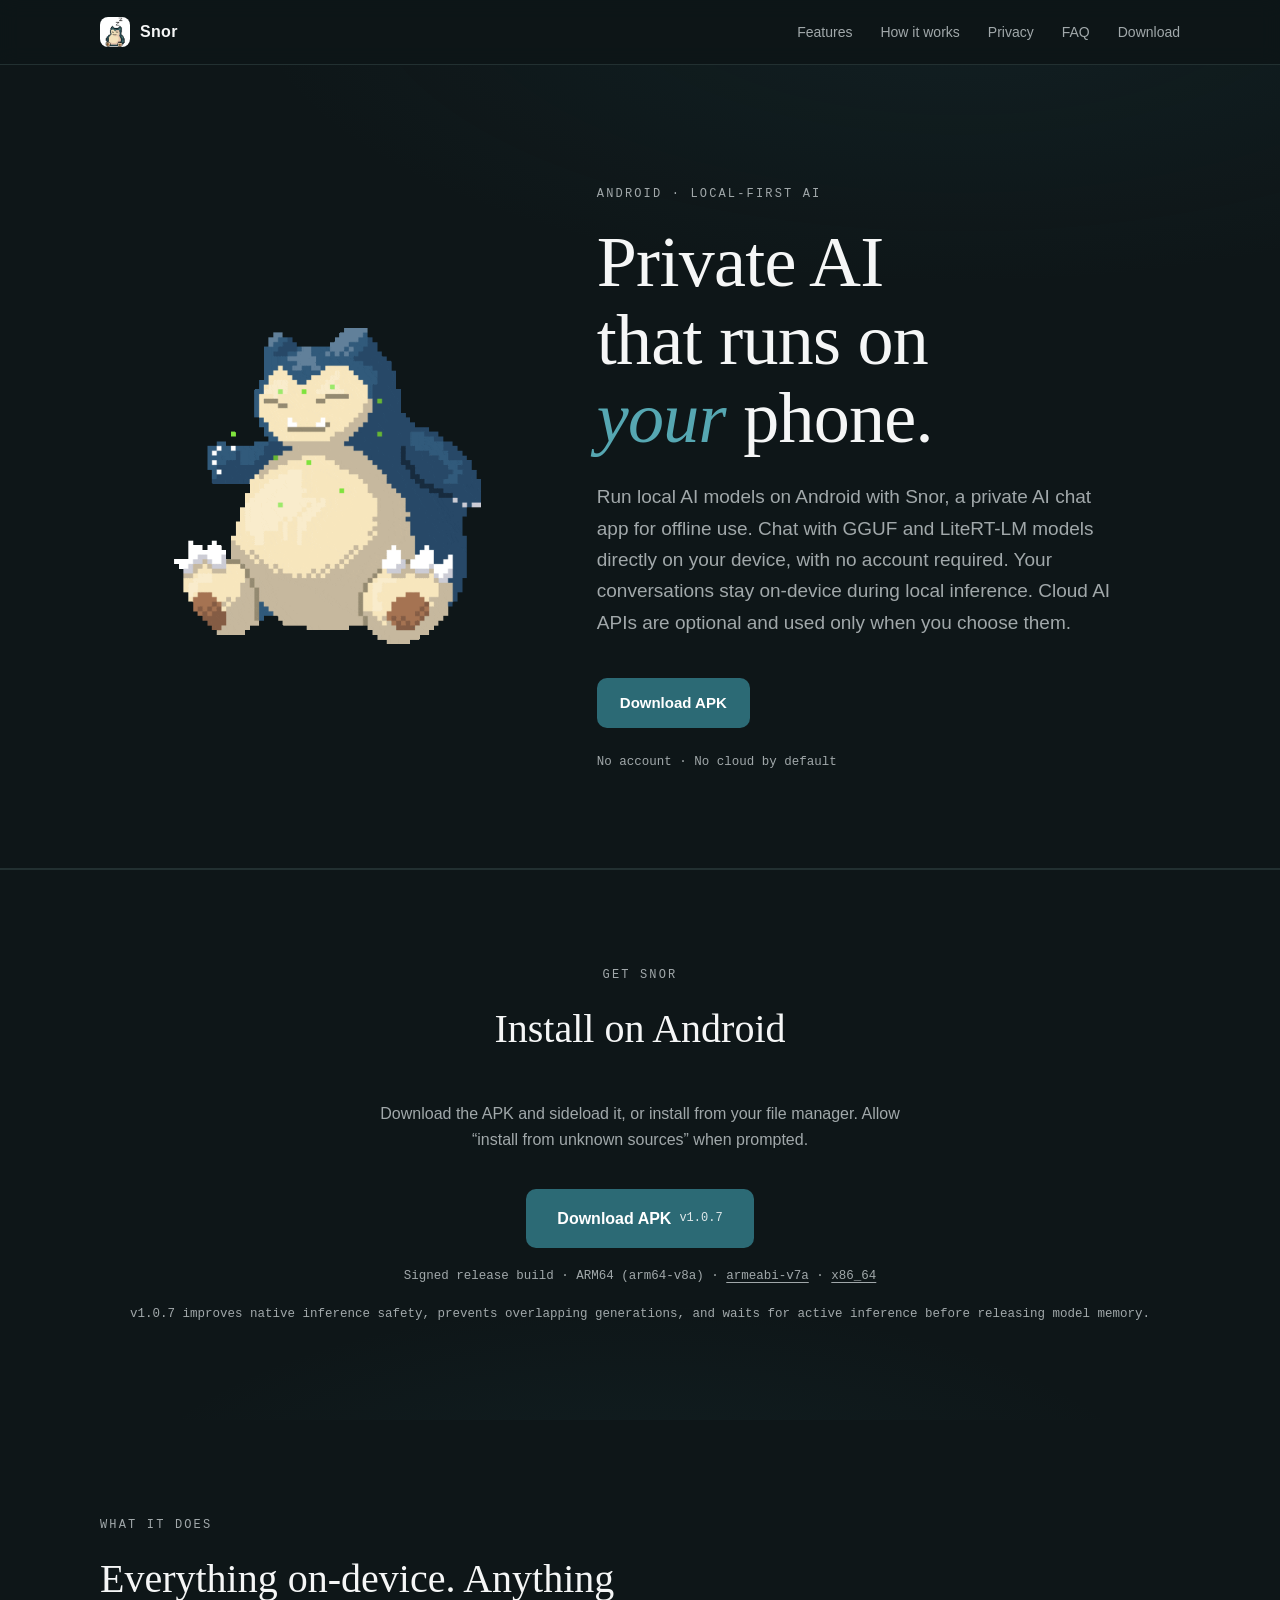
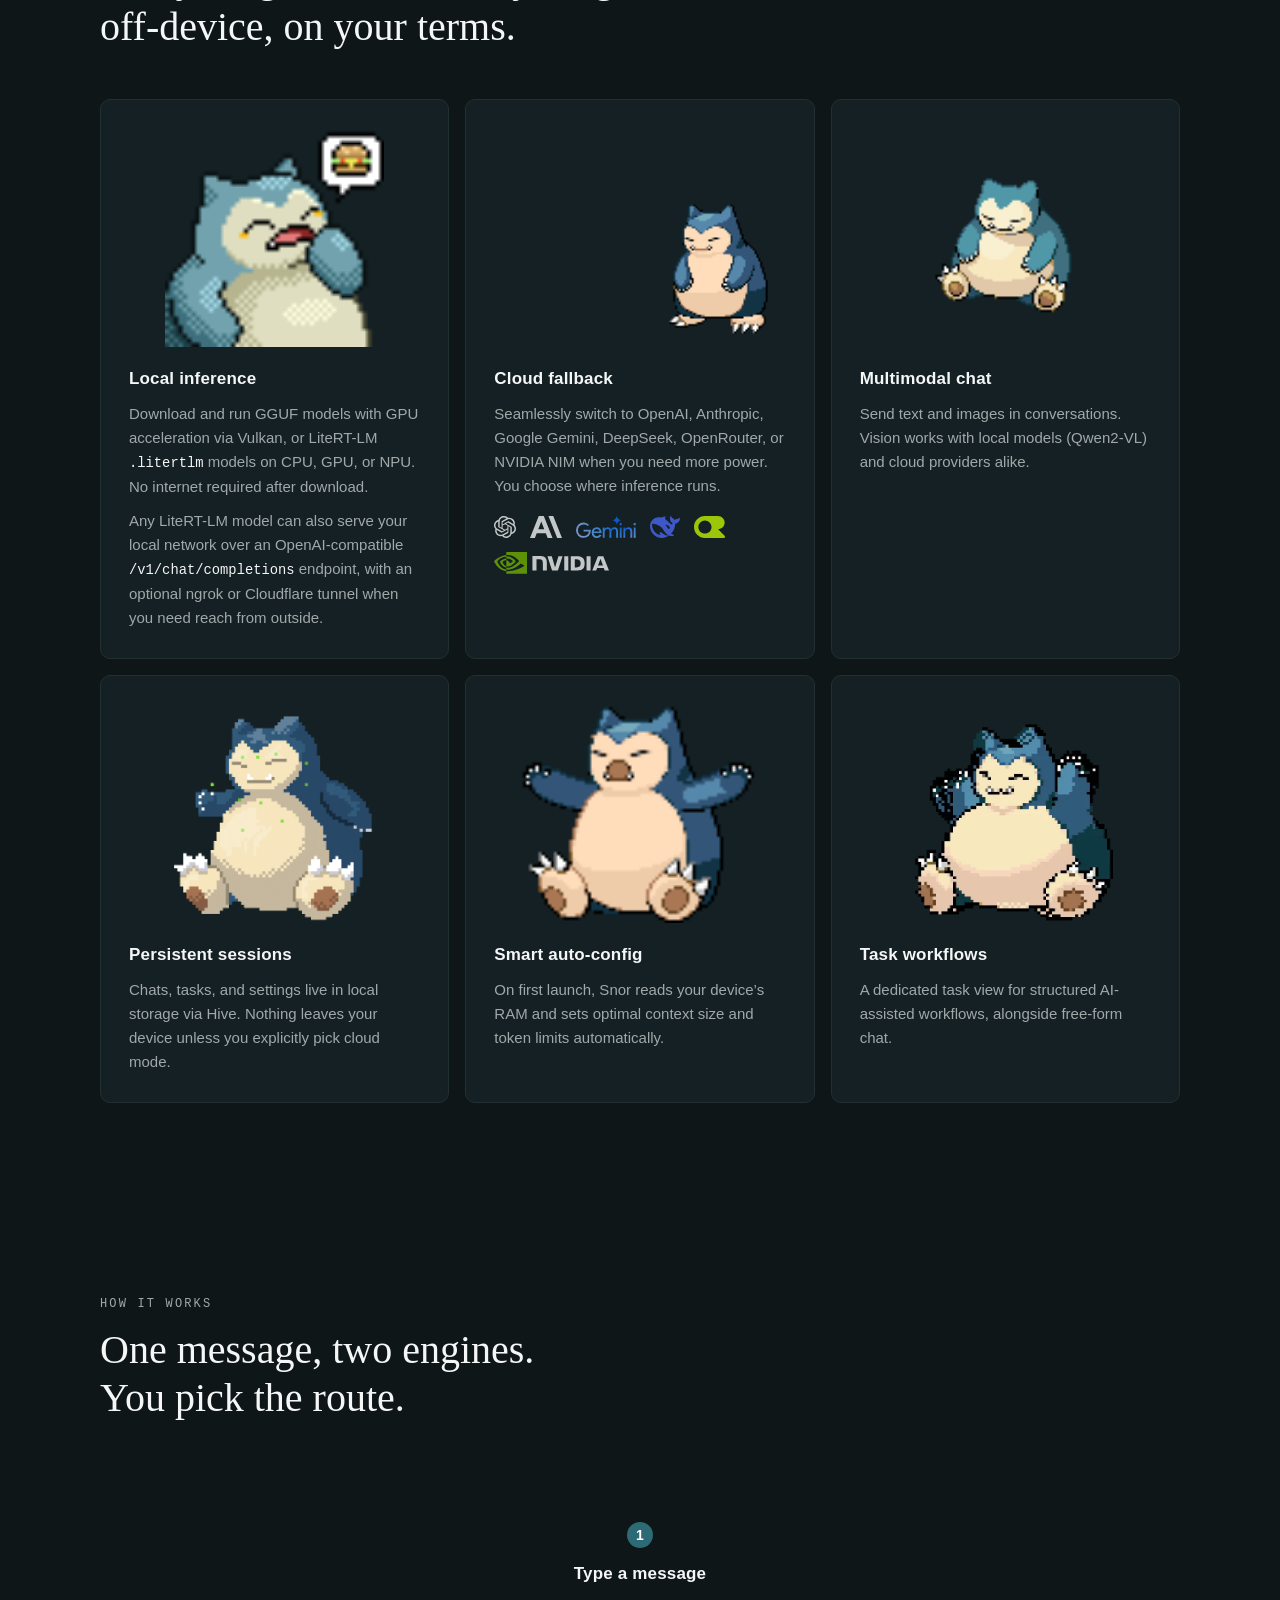
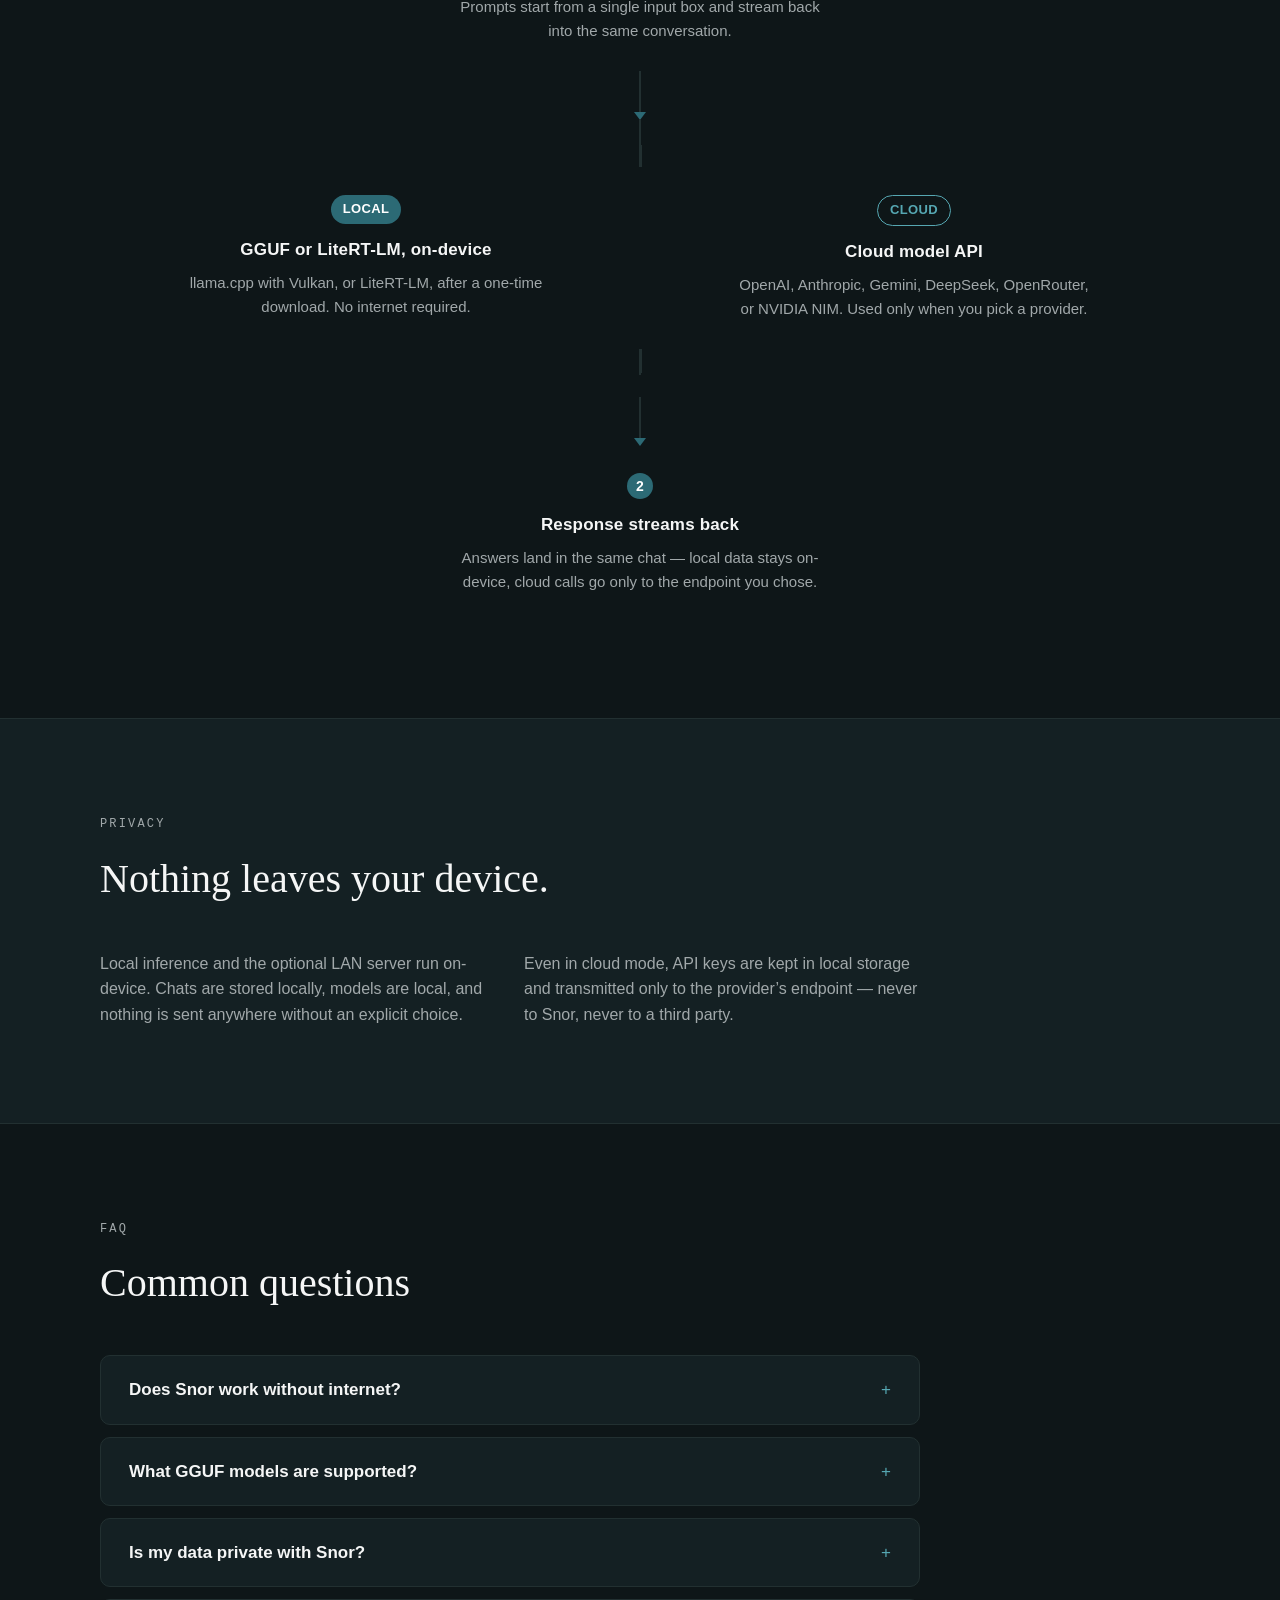
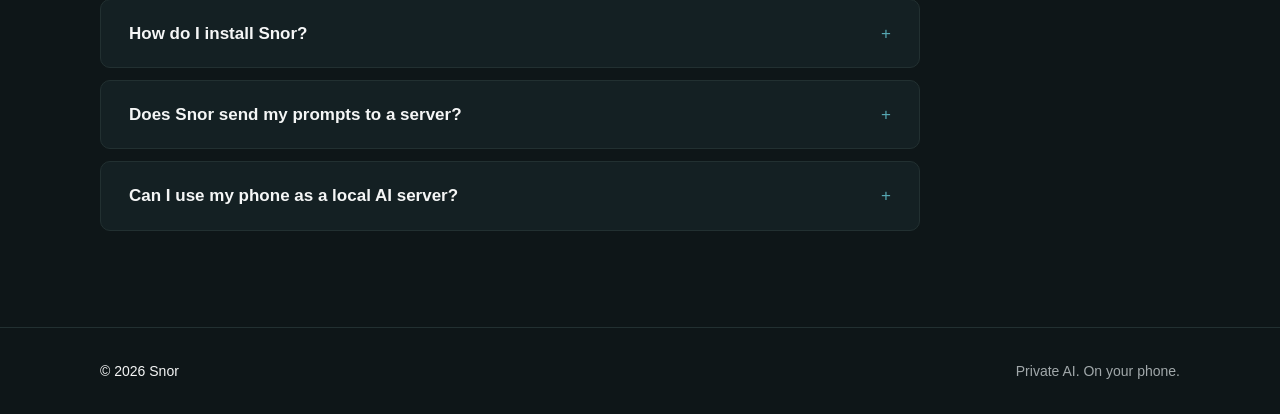
==== index.html @ f6bc1284 "fix(release): use versioned APK alias on landing page" ====
<!DOCTYPE html>
<html lang="en">
<head>
  <meta charset="UTF-8" />
  <meta name="viewport" content="width=device-width, initial-scale=1.0" />
  <meta name="robots" content="index, follow" />
  <title>Snor: Offline AI Chat &amp; Local LLMs for Android</title>
  <meta name="description" content="Run GGUF and LiteRT-LM models locally on Android with Snor, a private AI chat app. No account or internet needed for local inference; cloud AI is optional." />
  <meta property="og:title" content="Snor: Offline AI Chat &amp; Local LLMs for Android" />
  <meta property="og:site_name" content="Snor" />
  <meta property="og:description" content="Run GGUF and LiteRT-LM models locally on Android. Private AI chat with no account, offline inference, and optional cloud providers on your terms." />
  <meta property="og:type" content="website" />
  <meta property="og:locale" content="en_US" />
  <meta property="og:url" content="https://www.snor.site/" />
  <meta property="og:image" content="https://www.snor.site/assets/logo.jpg" />
  <meta property="og:image:secure_url" content="https://www.snor.site/assets/logo.jpg" />
  <meta property="og:image:type" content="image/jpeg" />
  <meta property="og:image:width" content="736" />
  <meta property="og:image:height" content="736" />
  <meta property="og:image:alt" content="Pixel-art fox mascot sitting with eyes closed and Zs floating above its head" />
  <meta name="twitter:card" content="summary_large_image" />
  <meta name="twitter:title" content="Snor: Offline AI Chat &amp; Local LLMs for Android" />
  <meta name="twitter:description" content="Run GGUF and LiteRT-LM models locally on Android. Private AI chat with no account, offline inference, and optional cloud providers on your terms." />
  <meta name="twitter:image" content="https://www.snor.site/assets/logo.jpg" />
  <meta name="twitter:image:alt" content="Pixel-art fox mascot sitting with eyes closed and Zs floating above its head" />
  <meta name="theme-color" content="#0e1618" />
  <link rel="canonical" href="https://www.snor.site/" />
  <link rel="preload" as="image" href="assets/img/idle.gif" fetchpriority="high" />
  <script type="application/ld+json">
  {
    "@context": "https://schema.org",
    "@graph": [
      {
        "@type": "Organization",
        "@id": "https://www.snor.site/#org",
        "name": "Snor",
        "url": "https://www.snor.site/",
        "logo": "https://www.snor.site/assets/logo.jpg",
        "sameAs": ["https://github.com/ravvdevv/snor-landing"]
      },
      {
        "@type": "SoftwareApplication",
        "@id": "https://www.snor.site/#app",
        "name": "Snor",
        "url": "https://www.snor.site/",
        "description": "A privacy-first Android AI chat app that runs supported GGUF and LiteRT-LM models locally on-device, with optional cloud AI chosen by the user.",
        "applicationCategory": "UtilitiesApplication",
        "applicationSubCategory": "AI Chat Client",
        "operatingSystem": "Android 8.0 or later",
        "softwareVersion": "1.0.7",
        "image": "https://www.snor.site/assets/logo.jpg",
        "downloadUrl": "https://github.com/ravvdevv/snor-landing/releases/latest/download/snor-v1.0.7.apk",
        "installUrl": "https://github.com/ravvdevv/snor-landing/releases/latest/download/snor-v1.0.7.apk",
        "softwareRequirements": "Android 8.0+ (API 26). Vulkan-capable GPU recommended for GGUF models.",
        "featureList": [
          "100% offline on-device inference",
          "GGUF (Q4_K_M, Q5_K_M) with Vulkan GPU acceleration",
          "LiteRT-LM models on CPU, GPU or NPU",
          "OpenAI-compatible /v1/chat/completions endpoint on your local network",
          "Opt-in cloud fallback to OpenAI, Anthropic, Gemini, DeepSeek, OpenRouter or NVIDIA NIM",
          "Multimodal chat with text and images",
          "Persistent local sessions",
          "Automatic context sizing based on device RAM"
        ],
        "offers": {
          "@type": "Offer",
          "price": "0",
          "priceCurrency": "USD",
          "availability": "https://schema.org/InStock",
          "operatingSystem": "Android 8.0+",
          "fileSize": "82.6 MB",
          "installUrl": "https://github.com/ravvdevv/snor-landing/releases/latest/download/snor-v1.0.7.apk"
        },
        "author": { "@id": "https://www.snor.site/#org" },
        "publisher": { "@id": "https://www.snor.site/#org" },
        "sameAs": ["https://github.com/ravvdevv/snor-landing"]
      },
      {
        "@type": "FAQPage",
        "@id": "https://www.snor.site/#faq",
        "mainEntity": [
          {
            "@type": "Question",
            "name": "Does Snor work without internet?",
            "acceptedAnswer": {
              "@type": "Answer",
              "text": "Yes, Snor runs GGUF and LiteRT-LM models completely on-device. No internet connection is required for local inference after the initial app and model download."
            }
          },
          {
            "@type": "Question",
            "name": "What GGUF models are supported?",
            "acceptedAnswer": {
              "@type": "Answer",
              "text": "Snor supports GGUF models with Vulkan GPU acceleration. Tested models include Phi-3, TinyLlama, Gemma 2B, and various Llama 3 variants in Q4_K_M and Q5_K_M quantization levels."
            }
          },
          {
            "@type": "Question",
            "name": "Is my data private with Snor?",
            "acceptedAnswer": {
              "@type": "Answer",
              "text": "Absolutely. Your chats, settings, and models remain on your device unless you explicitly choose to use cloud API fallback. Even in cloud mode, API keys are stored locally and transmitted only to the chosen provider."
            }
          },
          {
            "@type": "Question",
            "name": "How do I install Snor?",
            "acceptedAnswer": {
              "@type": "Answer",
              "text": "Download the APK from snor.site and open it on any Android 8.0 or newer device, then allow installs from your file manager when prompted. Pick the build that matches your device ABI: ARM64, armeabi-v7a or x86_64."
            }
          },
          {
            "@type": "Question",
            "name": "Does Snor send my prompts to a server?",
            "acceptedAnswer": {
              "@type": "Answer",
              "text": "Not unless you turn on cloud mode yourself. Local inference runs entirely on your device. In cloud mode, requests go directly from your device to the provider you selected, and your API key is stored locally."
            }
          },
          {
            "@type": "Question",
            "name": "Can I use my phone as a local AI server?",
            "acceptedAnswer": {
              "@type": "Answer",
              "text": "Yes. Any LiteRT-LM model loaded in Snor can expose an OpenAI-compatible /v1/chat/completions endpoint on your local network, so other apps and tools on your Wi-Fi can use it. An ngrok or Cloudflare tunnel is optional if you need access from outside your network."
            }
          }
        ]
      }
    ]
  }
  </script>
  <link rel="icon" type="image/png" sizes="512x512" href="assets/appicon.png" />
  <link rel="icon" type="image/png" sizes="16x16" href="assets/favicon-16x16.png" />
  <link rel="icon" type="image/png" sizes="32x32" href="assets/favicon-32x32.png" />
  <link rel="icon" type="image/png" sizes="48x48" href="assets/favicon-48x48.png" />
  <link rel="apple-touch-icon" sizes="180x180" href="assets/apple-touch-icon.png" />
  <link rel="stylesheet" href="styles.css" />
</head>
<body>
  <header class="site-header">
    <div class="container header-inner">
      <a class="brand" href="#top" aria-label="Snor home">
        <img class="brand-mark" src="assets/logo.jpg" alt="" width="30" height="30" />
        <span class="brand-name">Snor</span>
      </a>
      <nav class="nav" aria-label="Primary">
        <a href="#features">Features</a>
        <a href="#how-it-works">How it works</a>
        <a href="#privacy">Privacy</a>
        <a href="#faq">FAQ</a>
        <a href="#download">Download</a>
      </nav>
    </div>
  </header>

  <main id="top">
    <!-- HERO -->
    <section class="hero">
      <div class="container hero-inner">
        <div class="hero-visual">
          <img src="assets/img/idle.gif" alt="Pixel-art fox mascot standing idle" width="480" height="480" fetchpriority="high" decoding="async" />
        </div>
        <div class="hero-copy">
          <p class="eyebrow">Android · Local-first AI</p>
          <h1>Private AI that runs on <em>your</em> phone.</h1>
          <p class="lede">
            Run local AI models on Android with Snor, a private AI chat app for offline use. Chat with GGUF and LiteRT-LM models directly on your device, with no account required. Your conversations stay on-device during local inference. Cloud AI APIs are optional and used only when you choose them.
          </p>
                    <div class="hero-actions">
            <a class="btn btn-primary" href="https://github.com/ravvdevv/snor-landing/releases/latest/download/snor-v1.0.7.apk">Download APK</a>
          </div>
          <p class="meta">No account · No cloud by default</p>
        </div>
      </div>
    </section>

    <!-- DOWNLOAD -->
        <section id="download" class="download">
          <div class="container download-inner">
            <p class="eyebrow">Get Snor</p>
            <h2>Install on Android</h2>
            <p class="download-note">
              Download the APK and sideload it, or install from your file manager.
              Allow &ldquo;install from unknown sources&rdquo; when prompted.
            </p>
            <a class="btn btn-primary btn-large" href="https://github.com/ravvdevv/snor-landing/releases/latest/download/snor-v1.0.7.apk">Download APK <span class="btn-meta">v1.0.7</span></a>
            <p class="meta muted">Signed release build · ARM64 (arm64-v8a) · <a href="https://github.com/ravvdevv/snor-landing/releases/latest/download/app-armeabi-v7a-release.apk">armeabi-v7a</a> · <a href="https://github.com/ravvdevv/snor-landing/releases/latest/download/app-x86_64-release.apk">x86_64</a></p>
            <p class="meta muted">v1.0.7 improves native inference safety, prevents overlapping generations, and waits for active inference before releasing model memory.</p>
          </div>
        </section>

        <!-- FEATURES -->
        <section id="features" class="features">
      <div class="container">
        <p class="eyebrow">What it does</p>
        <h2>Everything on-device. Anything off-device, on your terms.</h2>
        <div class="grid">
          <article class="card">
            <figure class="card-media">
              <img src="assets/img/thinking.gif" alt="Pixel-art fox dozing with Zs above its head" width="50" height="50" loading="lazy" />
            </figure>
            <h3>Local inference</h3>
            <p>Download and run GGUF models with GPU acceleration via Vulkan, or LiteRT-LM <code>.litertlm</code> models on CPU, GPU, or NPU. No internet required after download.</p>
            <p class="card-note">Any LiteRT-LM model can also serve your local network over an OpenAI-compatible <code>/v1/chat/completions</code> endpoint, with an optional ngrok or Cloudflare tunnel when you need reach from outside.</p>
          </article>
          <article class="card">
            <figure class="card-media">
              <img src="assets/img/loading_screen.gif" alt="Pixel-art fox sitting calmly while a cloud request runs" width="158" height="106" loading="lazy" />
            </figure>
            <h3>Cloud fallback</h3>
            <p>Seamlessly switch to OpenAI, Anthropic, Google Gemini, DeepSeek, OpenRouter, or NVIDIA NIM when you need more power. You choose where inference runs.</p>
            <div class="provider-logos">
              <img src="assets/logo/openai_dark.svg" alt="OpenAI" width="22" height="22" loading="lazy">
              <img src="assets/logo/anthropic_dark.svg" alt="Anthropic" width="32" height="22" loading="lazy">
              <img src="assets/logo/google-gemini.svg" alt="Google Gemini" width="60" height="22" loading="lazy">
              <img src="assets/logo/deepseek.svg" alt="DeepSeek" width="30" height="22" loading="lazy">
              <img src="assets/logo/openrouter_dark.svg" alt="OpenRouter" width="31" height="22" loading="lazy">
              <img src="assets/logo/nvidia_dark.svg" alt="NVIDIA NIM" width="115" height="22" loading="lazy">
            </div>
          </article>
          <article class="card">
            <figure class="card-media">
              <img src="assets/img/suprise.gif" alt="Pixel-art fox holding an open card in a multimodal chat" width="100" height="100" loading="lazy" />
            </figure>
            <h3>Multimodal chat</h3>
            <p>Send text and images in conversations. Vision works with local models (Qwen2-VL) and cloud providers alike.</p>
          </article>
          <article class="card">
            <figure class="card-media">
              <img src="assets/img/idle.gif" alt="Pixel-art fox mascot standing idle" width="224" height="224" loading="lazy" />
            </figure>
            <h3>Persistent sessions</h3>
            <p>Chats, tasks, and settings live in local storage via Hive. Nothing leaves your device unless you explicitly pick cloud mode.</p>
          </article>
          <article class="card">
            <figure class="card-media">
              <img src="assets/img/boo.gif" alt="Pixel-art fox with raised paws during first-launch auto-configuration" width="78" height="71" loading="lazy" />
            </figure>
            <h3>Smart auto-config</h3>
            <p>On first launch, Snor reads your device&rsquo;s RAM and sets optimal context size and token limits automatically.</p>
          </article>
          <article class="card">
            <figure class="card-media">
              <picture>
                <source srcset="assets/img/waving.webp" type="image/webp" />
                <img src="assets/img/waving.gif" alt="Pixel-art fox sitting and waving" width="500" height="507" loading="lazy" decoding="async" />
              </picture>
            </figure>
            <h3>Task workflows</h3>
            <p>A dedicated task view for structured AI-assisted workflows, alongside free-form chat.</p>
          </article>
        </div>
      </div>
    </section>

    <!-- HOW IT WORKS -->
    <section id="how-it-works" class="how">
      <div class="container">
        <p class="eyebrow">How it works</p>
        <h2>One message, two engines. You pick the route.</h2>
        <div class="flow">
          <div class="flow-box flow-narrow">
            <span class="flow-tag">1</span>
            <h3>Type a message</h3>
            <p>Prompts start from a single input box and stream back into the same conversation.</p>
          </div>

          <div class="flow-link" aria-hidden="true"></div>

          <div class="flow-split" aria-hidden="true">
            <span class="c-in"></span>
            <span class="c-rail"></span>
            <span class="c-out c-out-left"></span>
            <span class="c-out c-out-right"></span>
          </div>

          <div class="flow-branches">
            <article class="flow-box">
              <span class="flow-badge flow-badge-local">Local</span>
              <h3>GGUF or LiteRT-LM, on-device</h3>
              <p>llama.cpp with Vulkan, or LiteRT-LM, after a one-time download. No internet required.</p>
            </article>
            <article class="flow-box">
              <span class="flow-badge flow-badge-cloud">Cloud</span>
              <h3>Cloud model API</h3>
              <p>OpenAI, Anthropic, Gemini, DeepSeek, OpenRouter, or NVIDIA&nbsp;NIM. Used only when you pick a provider.</p>
            </article>
          </div>

          <div class="flow-merge" aria-hidden="true">
            <span class="c-in c-in-left"></span>
            <span class="c-in c-in-right"></span>
            <span class="c-rail"></span>
            <span class="c-out"></span>
          </div>

          <div class="flow-link" aria-hidden="true"></div>

          <div class="flow-box flow-narrow">
            <span class="flow-tag">2</span>
            <h3>Response streams back</h3>
            <p>Answers land in the same chat &mdash; local data stays on-device, cloud calls go only to the endpoint you chose.</p>
          </div>
        </div>
      </div>
    </section>

    <!-- PRIVACY -->
    <section id="privacy" class="privacy">
      <div class="container privacy-inner">
        <p class="eyebrow">Privacy</p>
        <h2>Nothing leaves your device.</h2>
        <div class="privacy-grid">
          <p>
            Local inference and the optional LAN server run on-device. Chats are stored locally, models are local,
            and nothing is sent anywhere without an explicit choice.
          </p>
          <p>
            Even in cloud mode, API keys are kept in local storage and transmitted only to the
            provider&rsquo;s endpoint &mdash; never to Snor, never to a third party.
          </p>
        </div>
      </div>
    </section>

    <!-- FAQ -->
    <section id="faq" class="faq">
      <div class="container">
        <p class="eyebrow">FAQ</p>
        <h2>Common questions</h2>
        <div class="faq-list">
          <details class="faq-item">
            <summary>Does Snor work without internet?</summary>
            <p>Yes, Snor runs GGUF and LiteRT-LM models completely on-device. No internet connection is required for local inference after the initial app and model download.</p>
          </details>
          <details class="faq-item">
            <summary>What GGUF models are supported?</summary>
            <p>Snor supports GGUF models with Vulkan GPU acceleration. Tested models include Phi-3, TinyLlama, Gemma 2B, and various Llama 3 variants in Q4_K_M and Q5_K_M quantization levels.</p>
          </details>
          <details class="faq-item">
            <summary>Is my data private with Snor?</summary>
            <p>Absolutely. Your chats, settings, and models remain on your device unless you explicitly choose to use cloud API fallback. Even in cloud mode, API keys are stored locally and transmitted only to the chosen provider.</p>
          </details>
          <details class="faq-item">
            <summary>How do I install Snor?</summary>
            <p>Download the APK from snor.site and open it on any Android 8.0 or newer device, then allow installs from your file manager when prompted. Pick the build that matches your device ABI: ARM64, armeabi-v7a or x86_64.</p>
          </details>
          <details class="faq-item">
            <summary>Does Snor send my prompts to a server?</summary>
            <p>Not unless you turn on cloud mode yourself. Local inference runs entirely on your device. In cloud mode, requests go directly from your device to the provider you selected, and your API key is stored locally.</p>
          </details>
          <details class="faq-item">
            <summary>Can I use my phone as a local AI server?</summary>
            <p>Yes. Any LiteRT-LM model loaded in Snor can expose an OpenAI-compatible <code>/v1/chat/completions</code> endpoint on your local network, so other apps and tools on your Wi-Fi can use it. An ngrok or Cloudflare tunnel is optional if you need access from outside your network.</p>
          </details>
        </div>
      </div>
    </section>
  </main>

  <footer class="site-footer">
    <div class="container footer-inner">
      <span>© <span id="year">2026</span> Snor</span>
      <span class="muted">Private AI. On your phone.</span>
    </div>
  </footer>

  <script src="script.js"></script>
</body>
</html>
---- styles.css ----
:root {
  --bg: #0e1618;
  --surface: #142023;
  --surface-2: #1b2c30;
  --border: #223031;
  --text: #f5f6f6;
  --muted: #a1a8aa;
  --accent: #2c6a75;
  --accent-text: #56a7b2;
  --accent-soft: rgba(44, 106, 117, 0.12);
  --radius: 10px;
  --font-body: -apple-system, BlinkMacSystemFont, "Segoe UI", Roboto, Helvetica,
    Arial, sans-serif;
  --font-display: Georgia, "Times New Roman", Times, serif;
  --font-mono: ui-monospace, "SF Mono", SFMono-Regular, Menlo, Consolas,
    "Liberation Mono", monospace;
}

* {
  box-sizing: border-box;
}

html {
  scroll-behavior: smooth;
  scroll-padding-top: 84px;
}

body {
  margin: 0;
  background: var(--bg);
  color: var(--text);
  font-family: var(--font-body);
  line-height: 1.6;
  -webkit-font-smoothing: antialiased;
}

a {
  color: inherit;
  text-decoration: none;
}

/* Layout ---------------------------------------------------------------- */

.container {
  width: min(1080px, calc(100% - 48px));
  margin-inline: auto;
}

/* Header ----------------------------------------------------------------- */

.site-header {
  position: sticky;
  top: 0;
  z-index: 10;
  background: rgba(14, 22, 24, 0.85);
  backdrop-filter: blur(10px);
  border-bottom: 1px solid var(--border);
}

.header-inner {
  display: flex;
  align-items: center;
  justify-content: space-between;
  height: 64px;
}

.brand {
  display: inline-flex;
  align-items: center;
  gap: 10px;
}

.brand-mark {
  width: 30px;
  height: 30px;
  display: block;
  object-fit: cover;
  object-position: center;
  border-radius: 8px;
  flex-shrink: 0;
}

.brand-name {
  font-weight: 600;
  letter-spacing: 0.02em;
}

.nav {
  display: flex;
  gap: 28px;
}

.nav a {
  color: var(--muted);
  font-size: 14px;
  transition: color 0.15s ease;
}

.nav a:hover {
  color: var(--text);
}

/* Hero ------------------------------------------------------------------- */

.hero {
  padding: 120px 0 96px;
  border-bottom: 1px solid var(--border);
  background:
    radial-gradient(1200px 500px at 75% -10%, var(--accent-soft), transparent 60%),
    var(--bg);
}

.hero-inner {
  max-width: 960px;
  display: grid;
  grid-template-columns: minmax(0, 360px) minmax(0, 1fr);
  align-items: center;
  gap: clamp(32px, 6vw, 80px);
}

.hero-visual,
.hero-copy {
  min-width: 0;
}

.hero-visual {
  line-height: 0;
}

.hero-visual img {
  display: block;
  width: min(340px, 100%);
  max-width: 100%;
  height: auto;
  border-radius: 14px;
}

.eyebrow {
  margin: 0 0 20px;
  font-family: var(--font-mono);
  font-size: 12px;
  letter-spacing: 0.18em;
  text-transform: uppercase;
  color: var(--muted);
}

h1 {
  margin: 0 0 24px;
  font-family: var(--font-display);
  font-weight: 400;
  font-size: clamp(40px, 7vw, 72px);
  line-height: 1.08;
  letter-spacing: -0.01em;
  text-wrap: balance;
}

h1 em {
  font-style: italic;
  color: var(--accent-text);
}

.lede {
  margin: 0 0 40px;
  max-width: 560px;
  color: var(--muted);
  font-size: 19px;
  line-height: 1.65;
  text-wrap: pretty;
}

.hero-actions {
  display: flex;
  flex-wrap: wrap;
  gap: 14px;
  margin-bottom: 24px;
}

.meta {
  margin: 0;
  font-family: var(--font-mono);
  font-size: 12.5px;
  color: var(--muted);
}

.meta.muted a {
  text-decoration: underline;
  text-underline-offset: 3px;
}

.meta.muted a:hover {
  color: var(--text);
}

/* Buttons ---------------------------------------------------------------- */

.btn {
  display: inline-flex;
  align-items: center;
  justify-content: center;
  gap: 8px;
  padding: 12px 22px;
  border-radius: var(--radius);
  border: 1px solid transparent;
  font-size: 15px;
  font-weight: 600;
  cursor: pointer;
  transition: transform 0.12s ease, box-shadow 0.15s ease, background 0.15s ease,
    border-color 0.15s ease;
}

.btn:active {
  transform: translateY(1px);
}

.btn-primary {
  background: var(--accent);
  color: #fff;
}

.btn-primary:hover {
  box-shadow: 0 6px 24px rgba(44, 106, 117, 0.35);
}

.btn-ghost {
  border-color: var(--border);
  color: var(--text);
}

.btn-ghost:hover {
  border-color: var(--muted);
}

.btn-large {
  padding: 16px 30px;
  font-size: 16px;
}

.btn-meta {
  font-family: var(--font-mono);
  font-size: 12px;
  font-weight: 400;
  opacity: 0.85;
}

/* Features ---------------------------------------------------------------- */

.features {
  padding: 96px 0;
}

.features h2,
.how h2,
.privacy h2,
.faq h2,
.download h2 {
  margin: 0 0 48px;
  max-width: 620px;
  font-family: var(--font-display);
  font-weight: 400;
  font-size: clamp(28px, 4vw, 40px);
  line-height: 1.2;
  text-wrap: balance;
}

.grid {
  display: grid;
  grid-template-columns: repeat(auto-fit, minmax(280px, 1fr));
  gap: 16px;
}

.card {
  background: var(--surface);
  border: 1px solid var(--border);
  border-radius: var(--radius);
  padding: 28px;
  transition: border-color 0.2s ease, background 0.2s ease;
}

.card:hover {
  border-color: rgba(44, 106, 117, 0.45);
  background: var(--surface-2);
}

.card h3 {
  margin: 0 0 10px;
  font-size: 17px;
  font-weight: 600;
  letter-spacing: 0.01em;
}

.card p {
  margin: 0;
  color: var(--muted);
  font-size: 15px;
}

.card p + p {
  margin-top: 10px;
}

.card p code {
  font-family: var(--font-mono);
  font-size: 0.92em;
  color: var(--text);
  overflow-wrap: anywhere;
}

.provider-logos {
  display: flex;
  align-items: center;
  flex-wrap: wrap;
  gap: 14px;
  margin-top: 18px;
}

.provider-logos img {
  height: 22px;
  width: auto;
  opacity: 0.75;
  transition: opacity 0.2s ease;
}

.provider-logos img:hover {
  opacity: 1;
}

.card-media {
  margin: 0 0 18px;
  width: 100%;
  aspect-ratio: 4 / 3;
  display: flex;
  align-items: center;
  justify-content: center;
}

.card-media picture {
  display: block;
  width: 100%;
  height: 100%;
}

.card-media img {
  display: block;
  width: 100%;
  height: 100%;
  object-fit: contain;
}

/* How it works ---------------------------------------------------------- */

.how {
  padding: 96px 0;
}

.how h2 {
  margin-bottom: 16px;
}

.how .eyebrow {
  margin-bottom: 12px;
}

.how .container > h2 {
  margin-bottom: 72px;
}

.flow {
  display: flex;
  flex-direction: column;
  align-items: center;
}

.flow-box {
  display: flex;
  flex-direction: column;
  align-items: center;
  text-align: center;
  gap: 8px;
  padding: 28px;
}

.flow-box h3 {
  margin: 4px 0 0;
  font-size: 17px;
  font-weight: 600;
  letter-spacing: 0.01em;
}

.flow-box p {
  margin: 0;
  color: var(--muted);
  font-size: 15px;
  max-width: 360px;
}

.flow-narrow {
  max-width: 460px;
}

.flow-tag {
  width: 26px;
  height: 26px;
  border-radius: 50%;
  background: var(--accent);
  color: #fff;
  font-size: 14px;
  font-weight: 600;
  line-height: 26px;
  text-align: center;
  flex-shrink: 0;
}

.flow-link {
  position: relative;
  width: 2px;
  height: 48px;
  background: var(--border);
}

.flow-link::after {
  content: "";
  position: absolute;
  left: 50%;
  bottom: -1px;
  transform: translateX(-50%);
  border-left: 6px solid transparent;
  border-right: 6px solid transparent;
  border-top: 8px solid var(--accent);
}

.flow-split,
.flow-merge {
  position: relative;
  width: 2px;
  height: 48px;
  background: transparent;
}

.flow-split .c-in,
.flow-merge .c-in,
.flow-merge .c-out {
  position: absolute;
  top: 0;
  left: 50%;
  transform: translateX(-50%);
  width: 2px;
  height: 24px;
  background: var(--border);
}

.flow-split .c-rail,
.flow-merge .c-rail {
  position: absolute;
  top: 24px;
  left: 0;
  width: 100%;
  height: 2px;
  background: var(--border);
}

.flow-split .c-out {
  position: absolute;
  top: 26px;
  width: 2px;
  height: 22px;
  background: var(--border);
}

.flow-split .c-out-left {
  left: 25%;
  transform: translateX(-50%);
}

.flow-split .c-out-right {
  left: 75%;
  transform: translateX(-50%);
}

.flow-merge .c-in-left {
  left: 25%;
  transform: translateX(-50%);
}

.flow-merge .c-in-right {
  left: 75%;
  transform: translateX(-50%);
}

.flow-branches {
  display: grid;
  grid-template-columns: minmax(0, 1fr) minmax(0, 1fr);
  gap: 16px;
  width: 100%;
}

.flow-badge {
  display: inline-flex;
  align-items: center;
  gap: 6px;
  padding: 4px 12px;
  border-radius: 999px;
  font-size: 13px;
  font-weight: 600;
  letter-spacing: 0.03em;
  text-transform: uppercase;
}

.flow-badge-local {
  background: var(--accent);
  color: #fff;
}

.flow-badge-cloud {
  border: 1px solid var(--accent-text);
  color: var(--accent-text);
}

/* Privacy ---------------------------------------------------------------- */

.privacy {
  padding: 96px 0;
  border-top: 1px solid var(--border);
  background: var(--surface);
}

.privacy-grid {
  display: grid;
  grid-template-columns: repeat(auto-fit, minmax(280px, 1fr));
  gap: 28px;
  max-width: 820px;
}

.privacy-grid p {
  margin: 0;
  color: var(--muted);
  font-size: 16px;
  text-wrap: pretty;
}

/* FAQ --------------------------------------------------------------------- */

.faq {
  padding: 96px 0;
  border-top: 1px solid var(--border);
}

.faq-list {
  display: grid;
  gap: 12px;
  max-width: 820px;
}

.faq-item {
  background: var(--surface);
  border: 1px solid var(--border);
  border-radius: var(--radius);
  transition: border-color 0.2s ease;
}

.faq-item[open] {
  border-color: rgba(44, 106, 117, 0.45);
}

.faq-item summary {
  padding: 20px 28px;
  cursor: pointer;
  font-size: 17px;
  font-weight: 600;
  list-style: none;
}

.faq-item summary::-webkit-details-marker {
  display: none;
}

.faq-item summary::after {
  content: "+";
  float: right;
  color: var(--accent-text);
  font-weight: 400;
}

.faq-item[open] summary::after {
  content: "\2212";
}

.faq-item p {
  margin: 0;
  padding: 0 28px 24px;
  color: var(--muted);
  font-size: 16px;
  text-wrap: pretty;
}

/* Download ---------------------------------------------------------------- */

.download {
  padding: 96px 0;
  text-align: center;
  border-top: 1px solid var(--border);
  background:
    radial-gradient(900px 380px at 50% 120%, var(--accent-soft), transparent 60%),
    var(--bg);
}

.download h2 {
  margin-inline: auto;
}

.download-note {
  margin: 0 auto 36px;
  max-width: 520px;
  color: var(--muted);
}

.download .meta {
  margin-top: 18px;
}

.muted {
  color: var(--muted);
}

/* Footer ------------------------------------------------------------------ */

.site-footer {
  border-top: 1px solid var(--border);
  padding: 32px 0;
}

.footer-inner {
  display: flex;
  align-items: center;
  justify-content: space-between;
  flex-wrap: wrap;
  gap: 8px;
  font-size: 14px;
}

/* Focus / a11y ------------------------------------------------------------ */

:focus-visible {
  outline: 2px solid var(--accent-text);
  outline-offset: 2px;
}

/* Error 404 --------------------------------------------------------------- */

.error-404 {
  min-height: 100vh;
  display: flex;
  align-items: center;
  justify-content: center;
  background:
    radial-gradient(1200px 500px at 75% -10%, var(--accent-soft), transparent 60%),
    var(--bg);
}

.error-404 .container {
  text-align: center;
  padding: 48px;
}

.error-404 .hero-visual img {
  border-radius: 12px;
  margin-bottom: 24px;
}

.error-404 h1 {
  font-family: var(--font-display);
  font-weight: 400;
  font-size: clamp(32px, 6vw, 48px);
  margin: 0 0 24px;
  letter-spacing: -0.01em;
}

.error-404 .lede {
  color: var(--muted);
  font-size: 19px;
  line-height: 1.65;
  max-width: 560px;
  margin: 0 auto 32px;
}

.error-404 .hero-actions {
  display: flex;
  justify-content: center;
  gap: 14px;
  flex-wrap: wrap;
}

@media (prefers-reduced-motion: reduce) {
  html {
    scroll-behavior: auto;
  }

  *,
  *::before,
  *::after {
    transition: none !important;
    animation: none !important;
  }
}

/* Responsive --------------------------------------------------------------- */

@media (max-width: 900px) {
  .hero {
    padding: 88px 0 72px;
  }

  .hero-inner {
    grid-template-columns: 1fr;
    gap: 40px;
  }

  .hero-visual {
    display: flex;
    justify-content: center;
  }

  .hero-visual img {
    width: min(260px, 60vw);
  }
}

@media (max-width: 640px) {
  .hero {
    padding: 72px 0 64px;
  }

  .hero-inner {
    gap: 24px;
  }

  .nav {
    gap: 16px;
    flex-wrap: wrap;
  }

  .hero-visual img {
    max-width: 120px;
  }

  h1 {
    font-size: clamp(34px, 9vw, 40px);
    margin-bottom: 18px;
  }

  .lede {
    font-size: 17px;
    margin-bottom: 32px;
  }
  .features,
  .how,
  .privacy,
  .faq,
  .download {
    padding: 64px 0;
  }

  .how .container > h2 {
    margin-bottom: 56px;
  }

  .flow-link {
    height: 40px;
  }

  .flow-split,
  .flow-merge {
    height: 40px;
  }

  .flow-split span,
  .flow-merge span {
    display: none;
  }

  .flow-split::before,
  .flow-merge::before {
    content: "";
    position: absolute;
    top: 0;
    left: 50%;
    transform: translateX(-50%);
    width: 2px;
    height: 100%;
    background: var(--border);
  }

  .flow-branches {
    grid-template-columns: 1fr;
    gap: 16px;
  }

  .flow-branches .flow-box:not(:last-child)::after {
    content: "";
    width: 2px;
    height: 16px;
    margin: 4px auto 0;
    background: var(--border);
  }

  .nav {
    gap: 18px;
  }

  .nav a {
    font-size: 13px;
  }

  .brand-name {
    display: none;
  }

  .hero-actions .btn {
    width: 100%;
  }
}
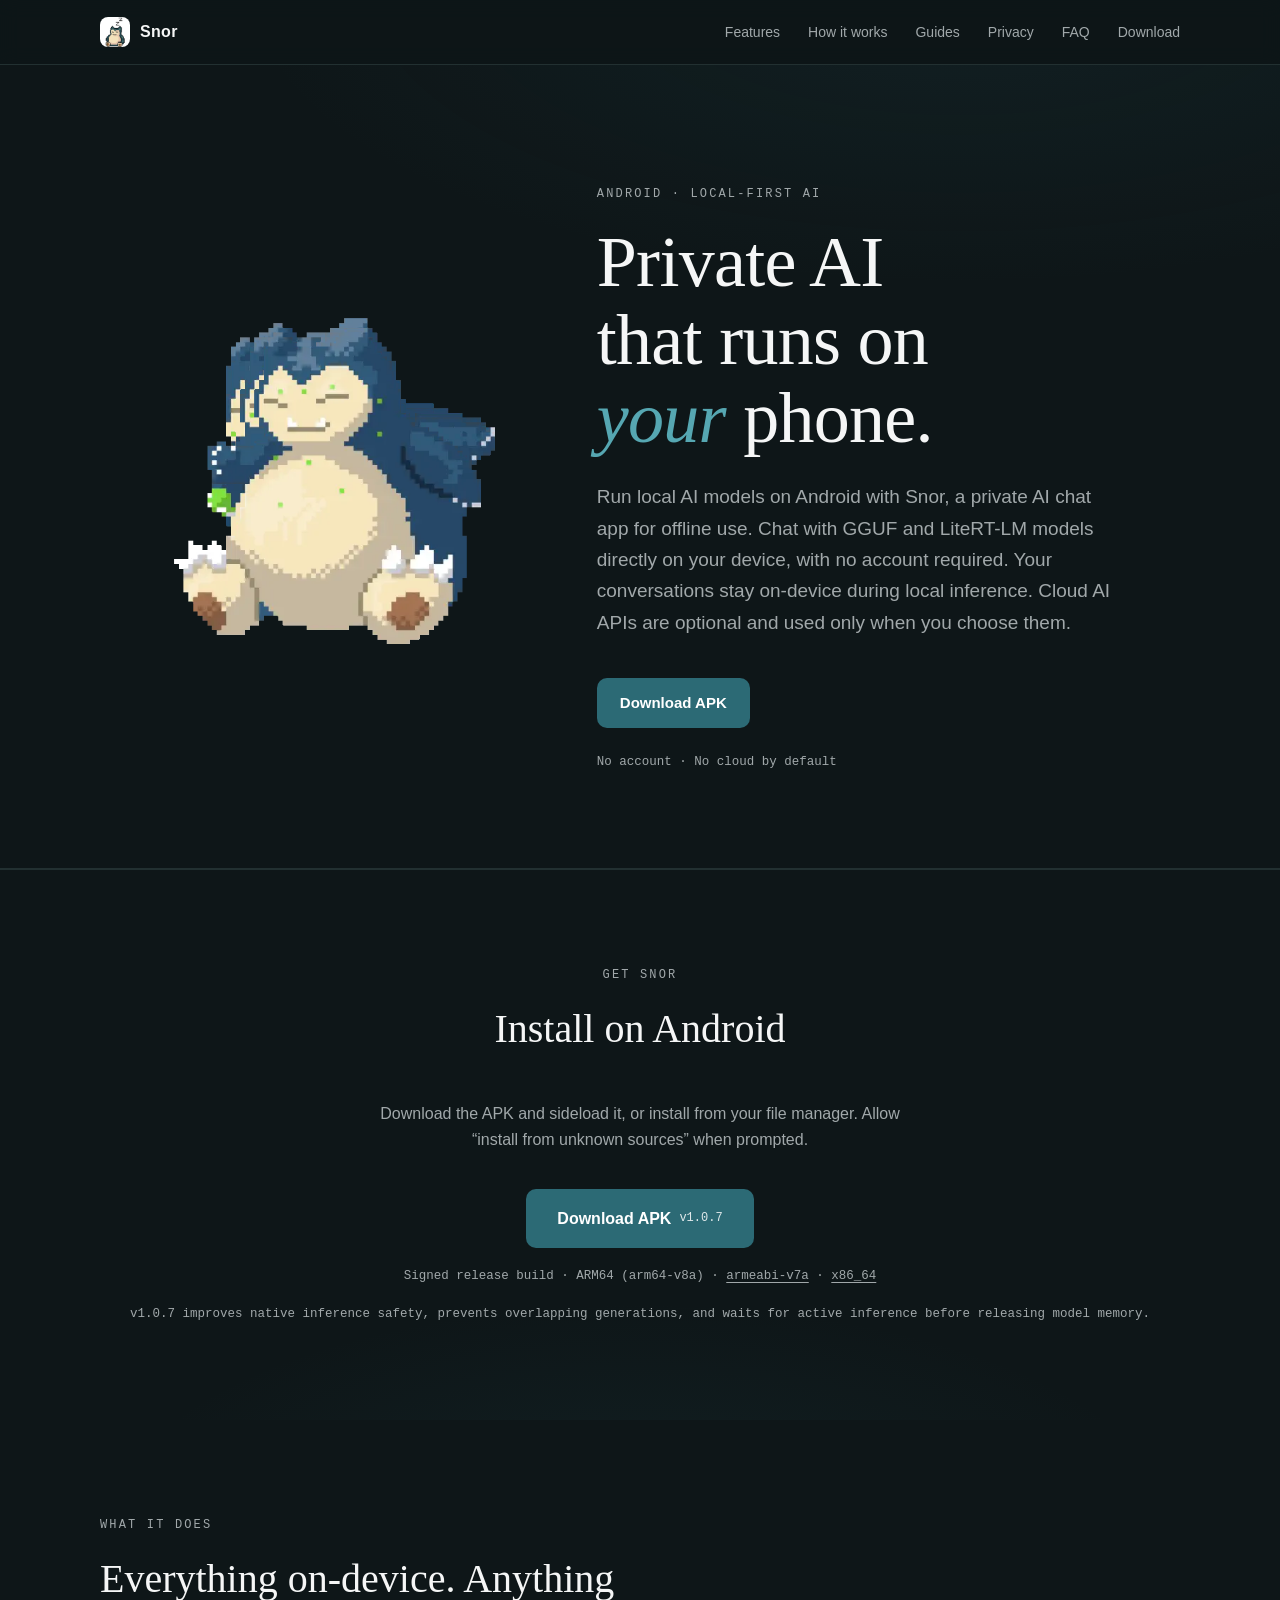
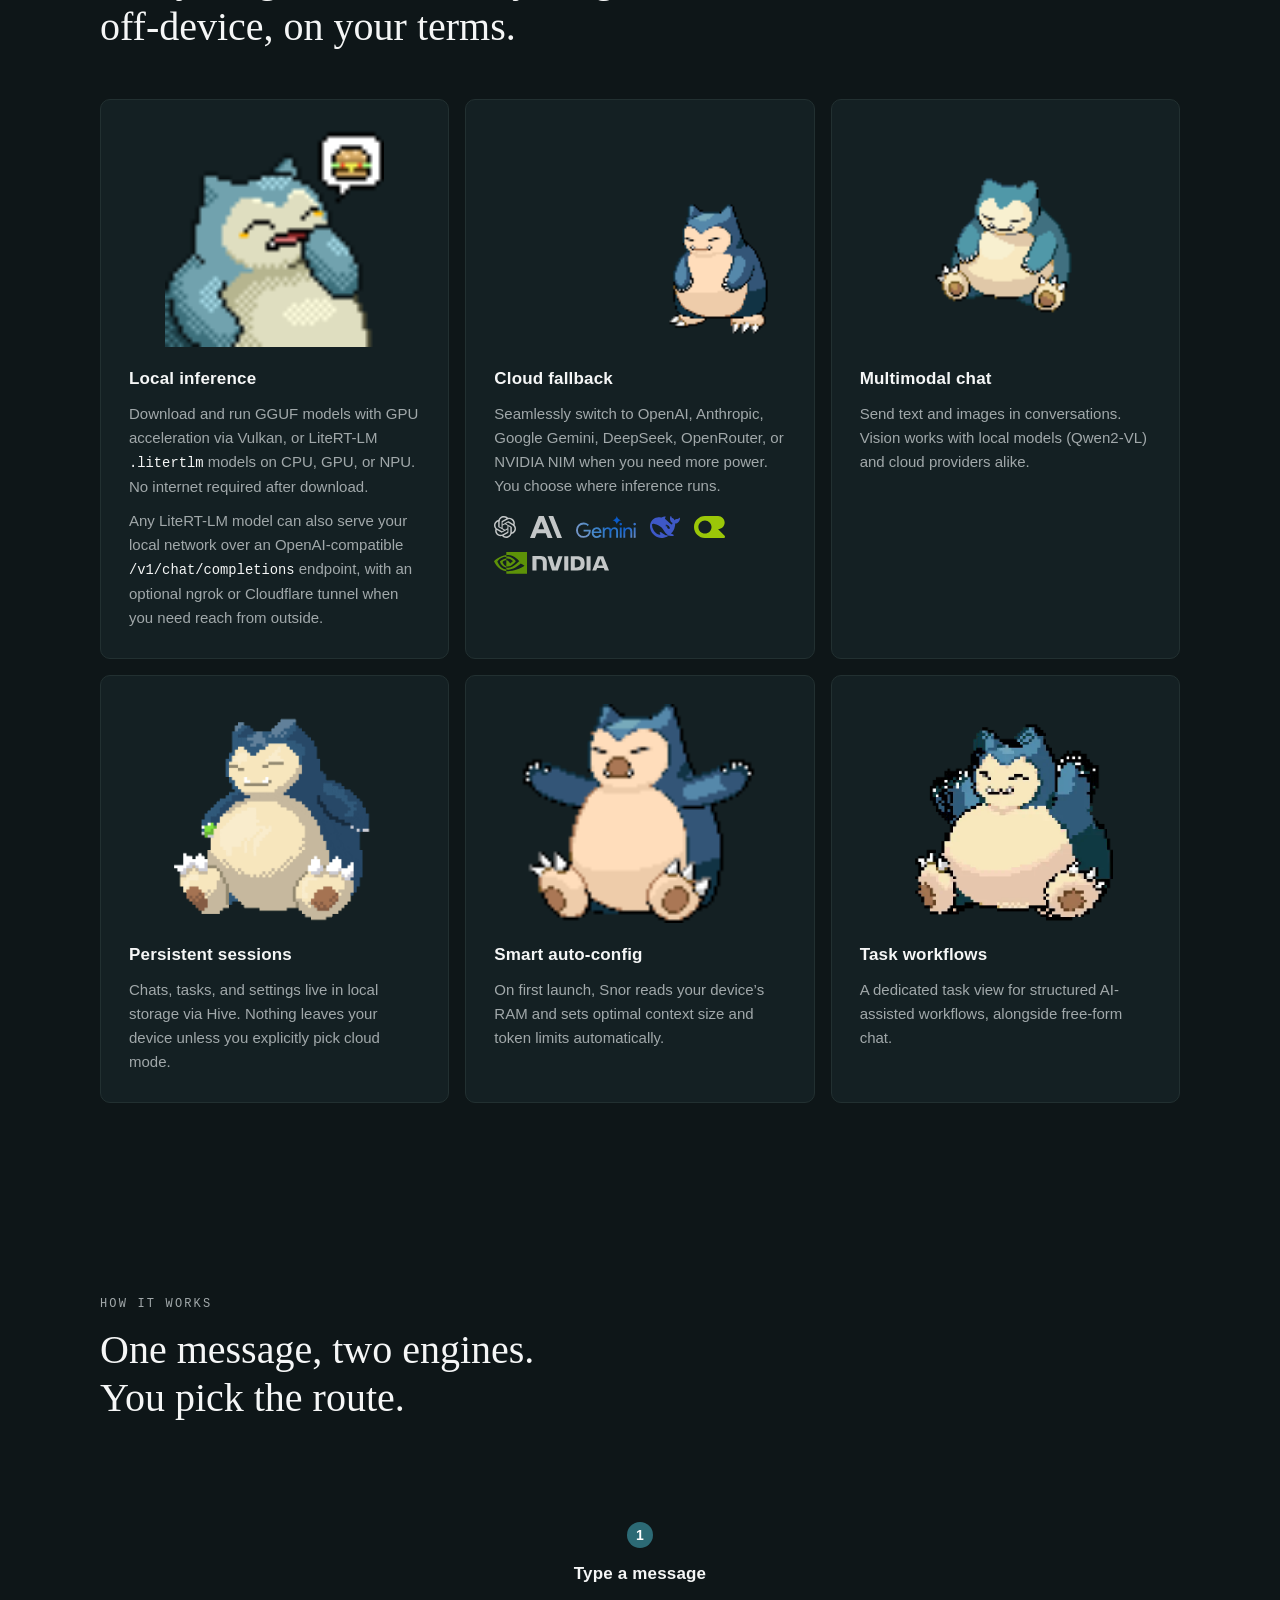
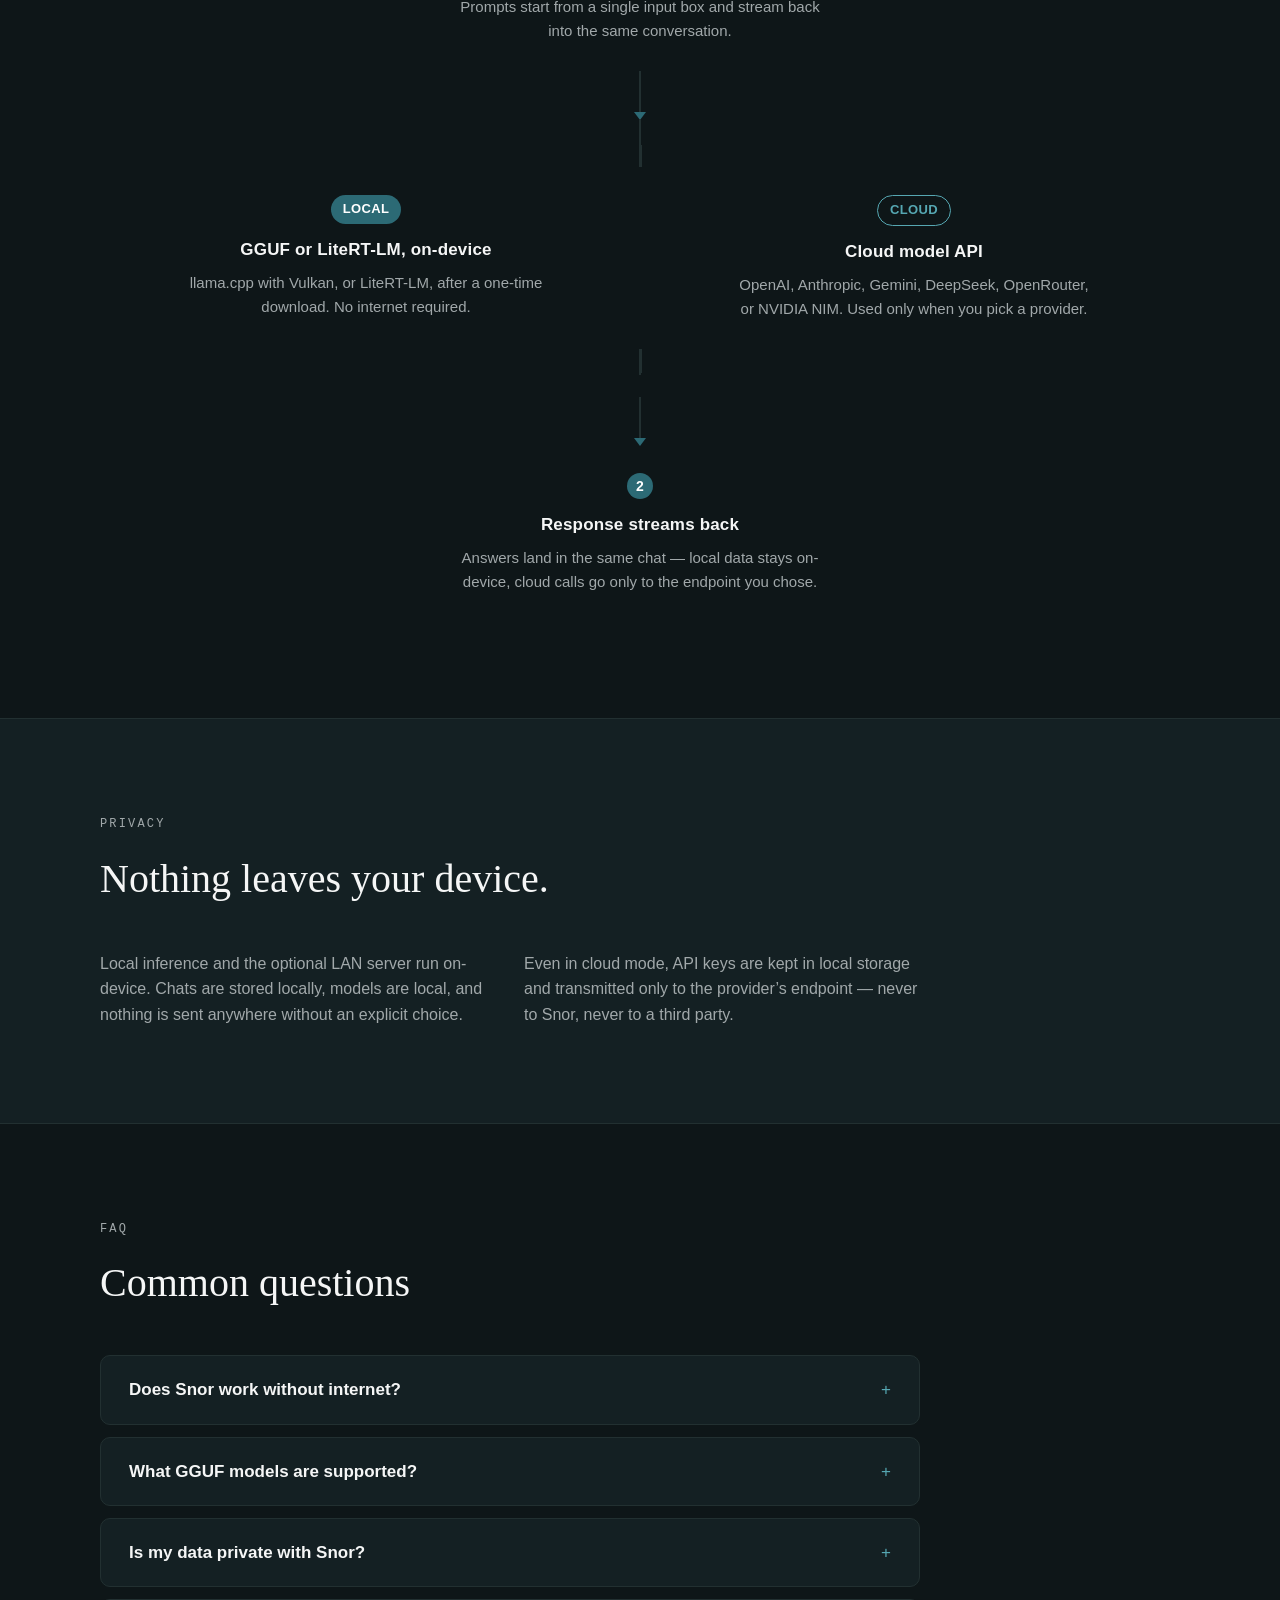
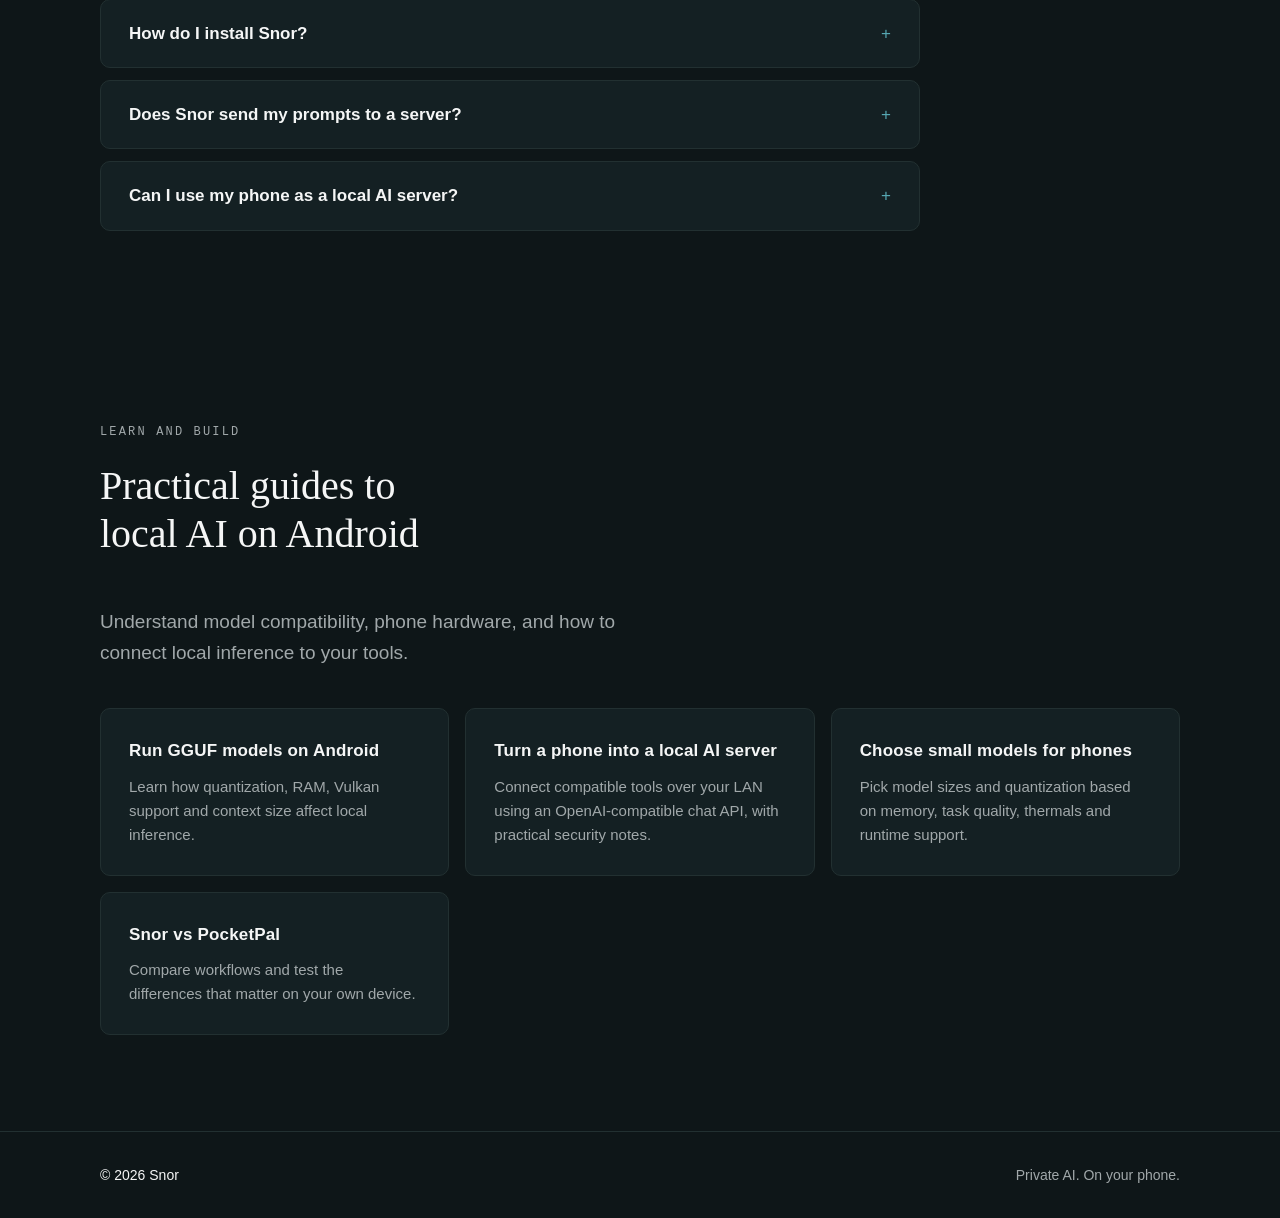
==== commit 807fd630: "Improve SEO navigation, stable download links and hero LCP" ====
--- a/index.html
+++ b/index.html
@@ -25,7 +25,7 @@
   <meta name="twitter:image:alt" content="Pixel-art fox mascot sitting with eyes closed and Zs floating above its head" />
   <meta name="theme-color" content="#0e1618" />
   <link rel="canonical" href="https://www.snor.site/" />
-  <link rel="preload" as="image" href="assets/img/idle.gif" fetchpriority="high" />
+  <link rel="preload" as="image" href="assets/img/idle.webp" fetchpriority="high" />
   <script type="application/ld+json">
   {
     "@context": "https://schema.org",
@@ -49,8 +49,8 @@
         "operatingSystem": "Android 8.0 or later",
         "softwareVersion": "1.0.7",
         "image": "https://www.snor.site/assets/logo.jpg",
-        "downloadUrl": "https://github.com/ravvdevv/snor-landing/releases/latest/download/snor-v1.0.7.apk",
-        "installUrl": "https://github.com/ravvdevv/snor-landing/releases/latest/download/snor-v1.0.7.apk",
+        "downloadUrl": "https://github.com/ravvdevv/snor-landing/releases/latest",
+        "installUrl": "https://github.com/ravvdevv/snor-landing/releases/latest",
         "softwareRequirements": "Android 8.0+ (API 26). Vulkan-capable GPU recommended for GGUF models.",
         "featureList": [
           "100% offline on-device inference",
@@ -69,7 +69,7 @@
           "availability": "https://schema.org/InStock",
           "operatingSystem": "Android 8.0+",
           "fileSize": "82.6 MB",
-          "installUrl": "https://github.com/ravvdevv/snor-landing/releases/latest/download/snor-v1.0.7.apk"
+          "installUrl": "https://github.com/ravvdevv/snor-landing/releases/latest"
         },
         "author": { "@id": "https://www.snor.site/#org" },
         "publisher": { "@id": "https://www.snor.site/#org" },
@@ -149,6 +149,7 @@
       <nav class="nav" aria-label="Primary">
         <a href="#features">Features</a>
         <a href="#how-it-works">How it works</a>
+        <a href="#guides">Guides</a>
         <a href="#privacy">Privacy</a>
         <a href="#faq">FAQ</a>
         <a href="#download">Download</a>
@@ -161,7 +162,7 @@
     <section class="hero">
       <div class="container hero-inner">
         <div class="hero-visual">
-          <img src="assets/img/idle.gif" alt="Pixel-art fox mascot standing idle" width="480" height="480" fetchpriority="high" decoding="async" />
+          <img src="assets/img/idle.webp" alt="Pixel-art fox mascot standing idle" width="480" height="480" fetchpriority="high" decoding="async" />
         </div>
         <div class="hero-copy">
           <p class="eyebrow">Android · Local-first AI</p>
@@ -170,7 +171,7 @@
             Run local AI models on Android with Snor, a private AI chat app for offline use. Chat with GGUF and LiteRT-LM models directly on your device, with no account required. Your conversations stay on-device during local inference. Cloud AI APIs are optional and used only when you choose them.
           </p>
                     <div class="hero-actions">
-            <a class="btn btn-primary" href="https://github.com/ravvdevv/snor-landing/releases/latest/download/snor-v1.0.7.apk">Download APK</a>
+            <a class="btn btn-primary" href="https://github.com/ravvdevv/snor-landing/releases/latest">Download APK</a>
           </div>
           <p class="meta">No account · No cloud by default</p>
         </div>
@@ -186,7 +187,7 @@
               Download the APK and sideload it, or install from your file manager.
               Allow &ldquo;install from unknown sources&rdquo; when prompted.
             </p>
-            <a class="btn btn-primary btn-large" href="https://github.com/ravvdevv/snor-landing/releases/latest/download/snor-v1.0.7.apk">Download APK <span class="btn-meta">v1.0.7</span></a>
+            <a class="btn btn-primary btn-large" href="https://github.com/ravvdevv/snor-landing/releases/latest">Download APK <span class="btn-meta">v1.0.7</span></a>
             <p class="meta muted">Signed release build · ARM64 (arm64-v8a) · <a href="https://github.com/ravvdevv/snor-landing/releases/latest/download/app-armeabi-v7a-release.apk">armeabi-v7a</a> · <a href="https://github.com/ravvdevv/snor-landing/releases/latest/download/app-x86_64-release.apk">x86_64</a></p>
             <p class="meta muted">v1.0.7 improves native inference safety, prevents overlapping generations, and waits for active inference before releasing model memory.</p>
           </div>
@@ -359,6 +360,21 @@
         </div>
       </div>
     </section>
+
+    <!-- SEO GUIDES -->
+    <section id="guides" class="features">
+      <div class="container">
+        <p class="eyebrow">Learn and build</p>
+        <h2>Practical guides to local AI on Android</h2>
+        <p class="lede">Understand model compatibility, phone hardware, and how to connect local inference to your tools.</p>
+        <div class="grid">
+          <article class="card"><h3><a href="/guides/run-gguf-on-android.html">Run GGUF models on Android</a></h3><p>Learn how quantization, RAM, Vulkan support and context size affect local inference.</p></article>
+          <article class="card"><h3><a href="/guides/phone-as-local-ai-server.html">Turn a phone into a local AI server</a></h3><p>Connect compatible tools over your LAN using an OpenAI-compatible chat API, with practical security notes.</p></article>
+          <article class="card"><h3><a href="/guides/best-small-models.html">Choose small models for phones</a></h3><p>Pick model sizes and quantization based on memory, task quality, thermals and runtime support.</p></article>
+          <article class="card"><h3><a href="/compare/snor-vs-pocketpal.html">Snor vs PocketPal</a></h3><p>Compare workflows and test the differences that matter on your own device.</p></article>
+        </div>
+      </div>
+    </section>
   </main>
 
   <footer class="site-footer">
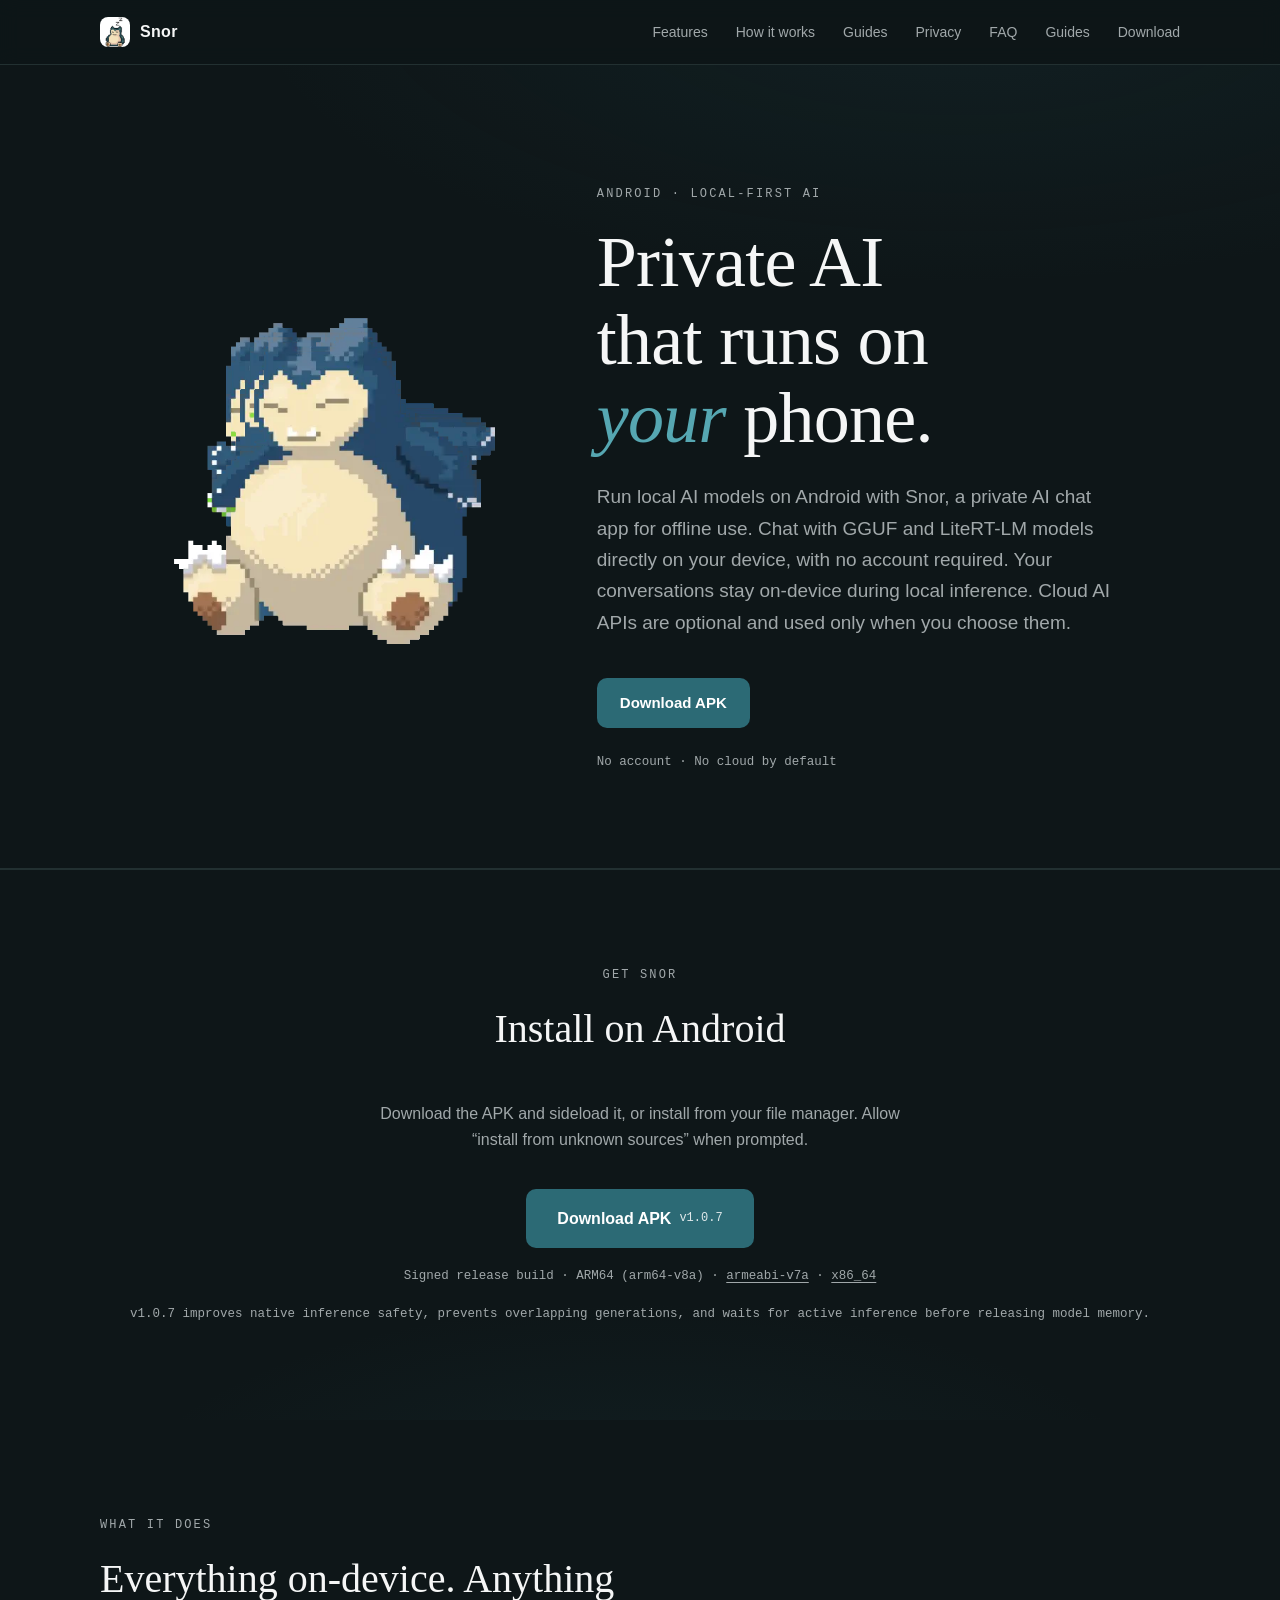
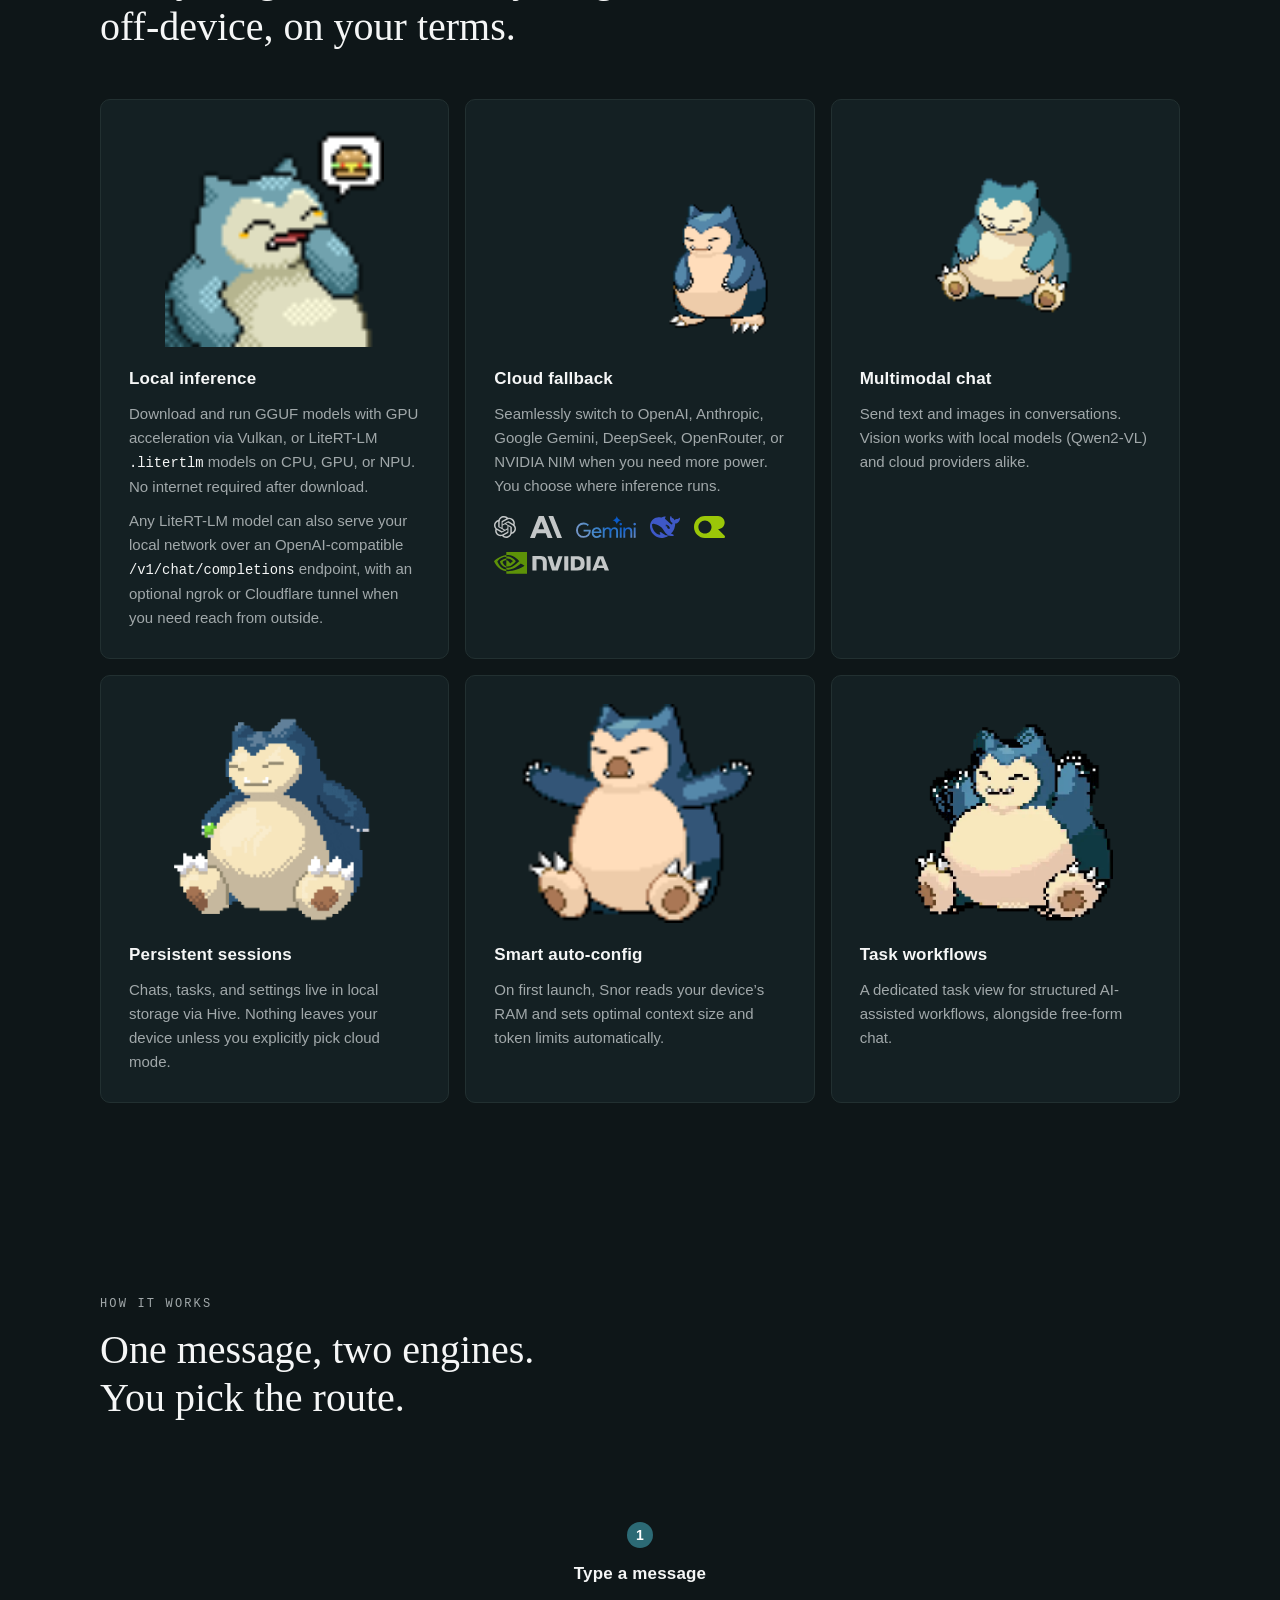
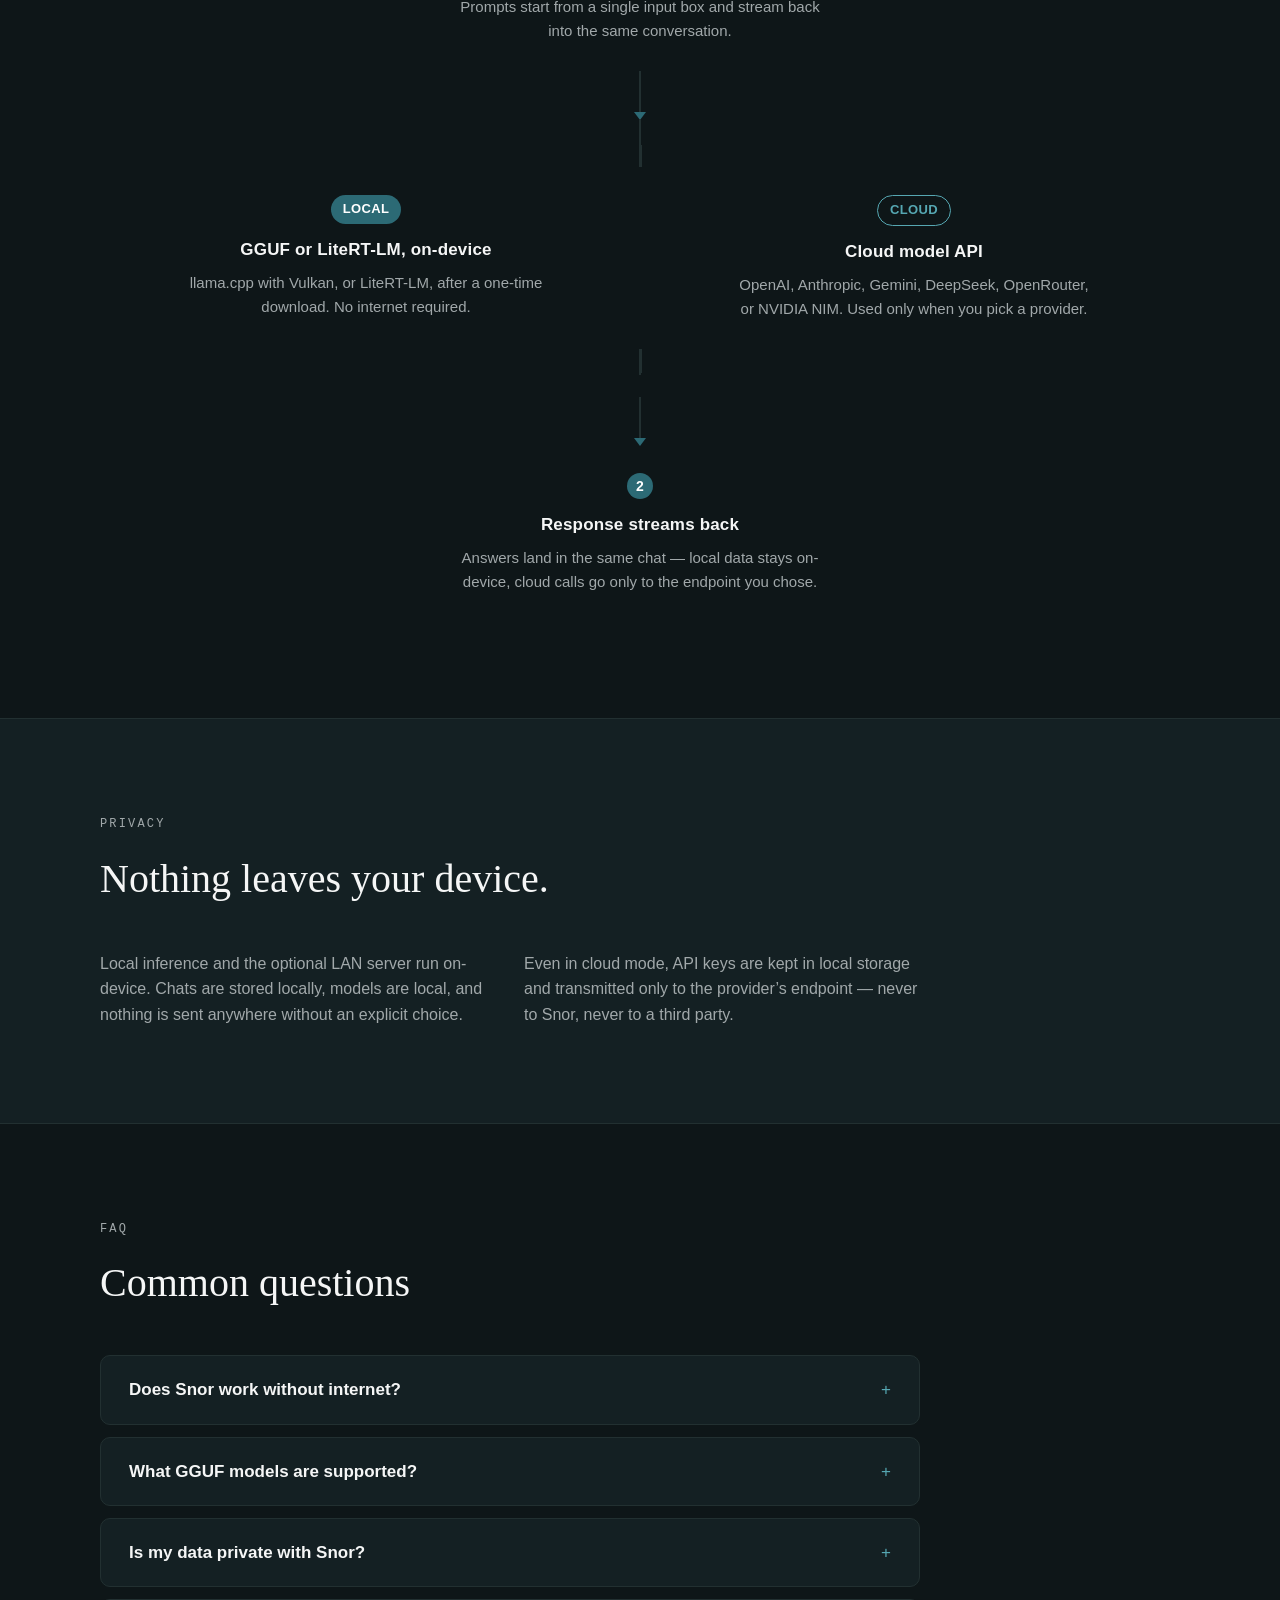
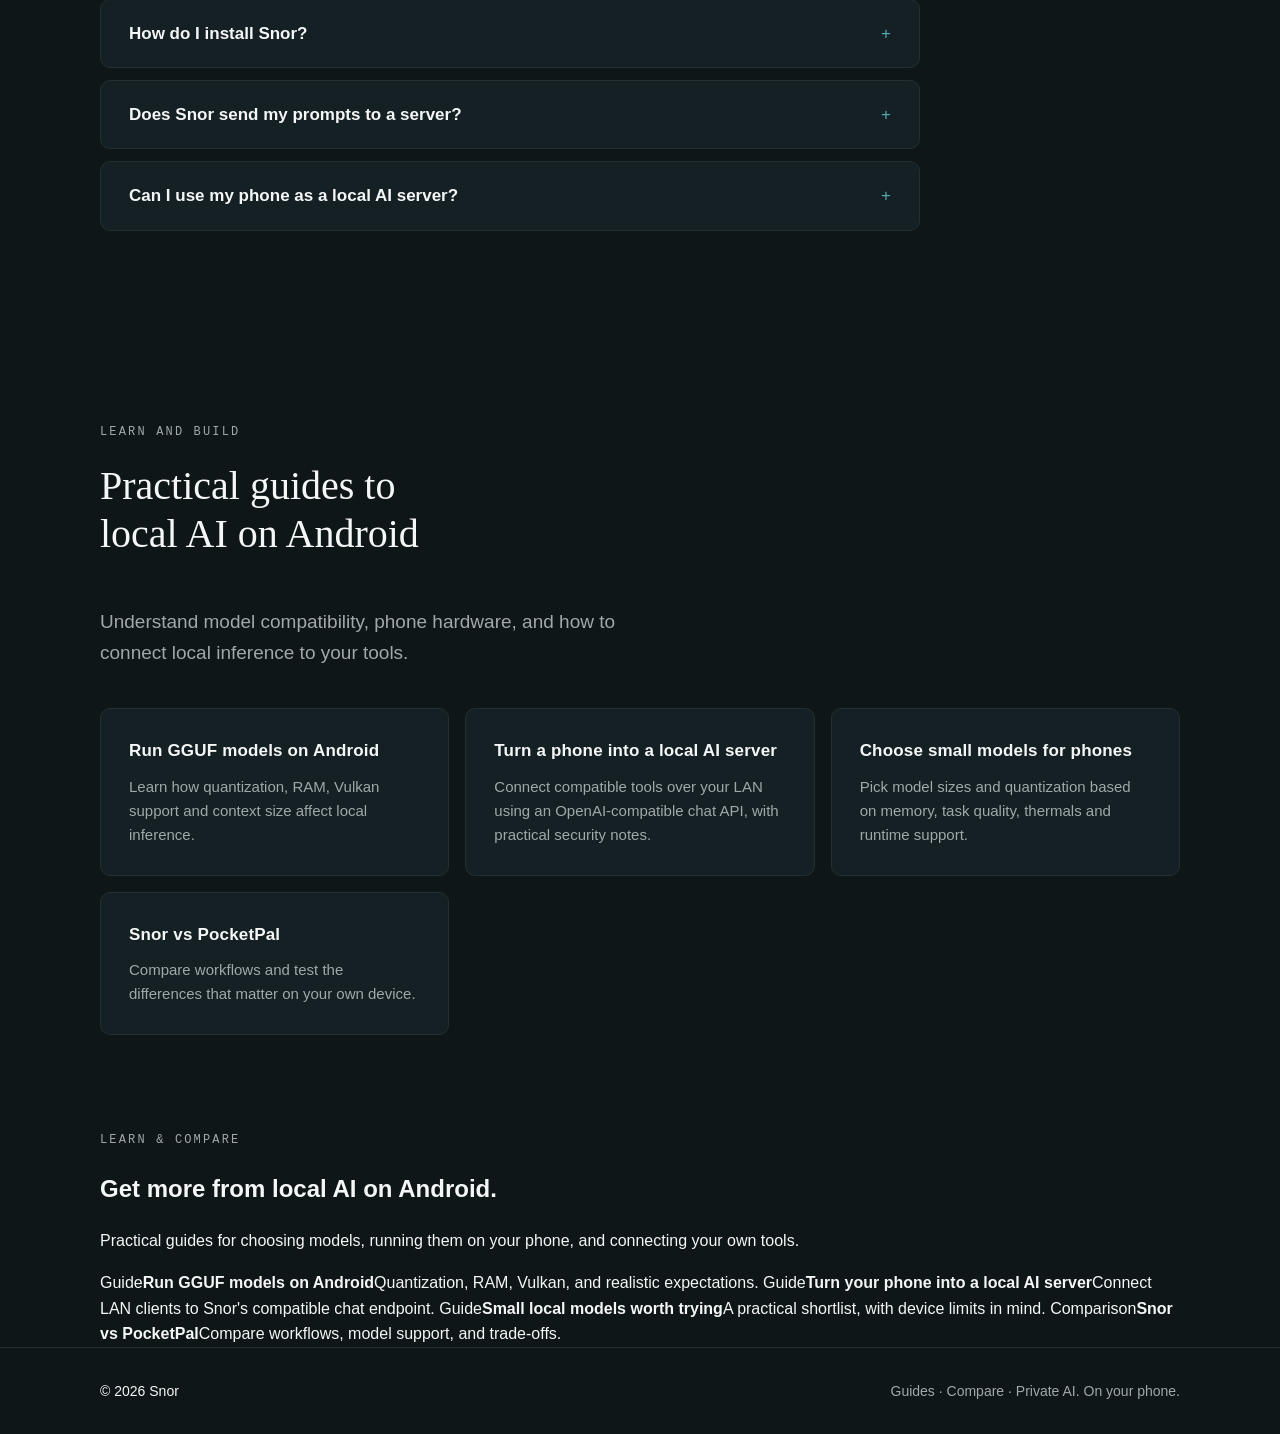
==== commit 543af740: "Improve landing page SEO navigation and LCP image" ====
--- a/index.html
+++ b/index.html
@@ -152,6 +152,7 @@
         <a href="#guides">Guides</a>
         <a href="#privacy">Privacy</a>
         <a href="#faq">FAQ</a>
+        <a href="#guides">Guides</a>
         <a href="#download">Download</a>
       </nav>
     </div>
@@ -375,12 +376,18 @@
         </div>
       </div>
     </section>
+    <section id="guides" class="resources"><div class="container"><p class="eyebrow">Learn &amp; compare</p><h2>Get more from local AI on Android.</h2><p class="resources-intro">Practical guides for choosing models, running them on your phone, and connecting your own tools.</p><div class="resource-grid">
+<a class="resource-link" href="/guides/run-gguf-on-android.html"><span class="resource-type">Guide</span><strong>Run GGUF models on Android</strong><span>Quantization, RAM, Vulkan, and realistic expectations.</span></a>
+<a class="resource-link" href="/guides/phone-as-local-ai-server.html"><span class="resource-type">Guide</span><strong>Turn your phone into a local AI server</strong><span>Connect LAN clients to Snor's compatible chat endpoint.</span></a>
+<a class="resource-link" href="/guides/best-small-models.html"><span class="resource-type">Guide</span><strong>Small local models worth trying</strong><span>A practical shortlist, with device limits in mind.</span></a>
+<a class="resource-link" href="/compare/snor-vs-pocketpal.html"><span class="resource-type">Comparison</span><strong>Snor vs PocketPal</strong><span>Compare workflows, model support, and trade-offs.</span></a>
+</div></div></section>
   </main>
 
   <footer class="site-footer">
     <div class="container footer-inner">
       <span>© <span id="year">2026</span> Snor</span>
-      <span class="muted">Private AI. On your phone.</span>
+      <span class="muted"><a href="/guides/run-gguf-on-android.html">Guides</a> · <a href="/compare/snor-vs-pocketpal.html">Compare</a> · Private AI. On your phone.</span>
     </div>
   </footer>
 
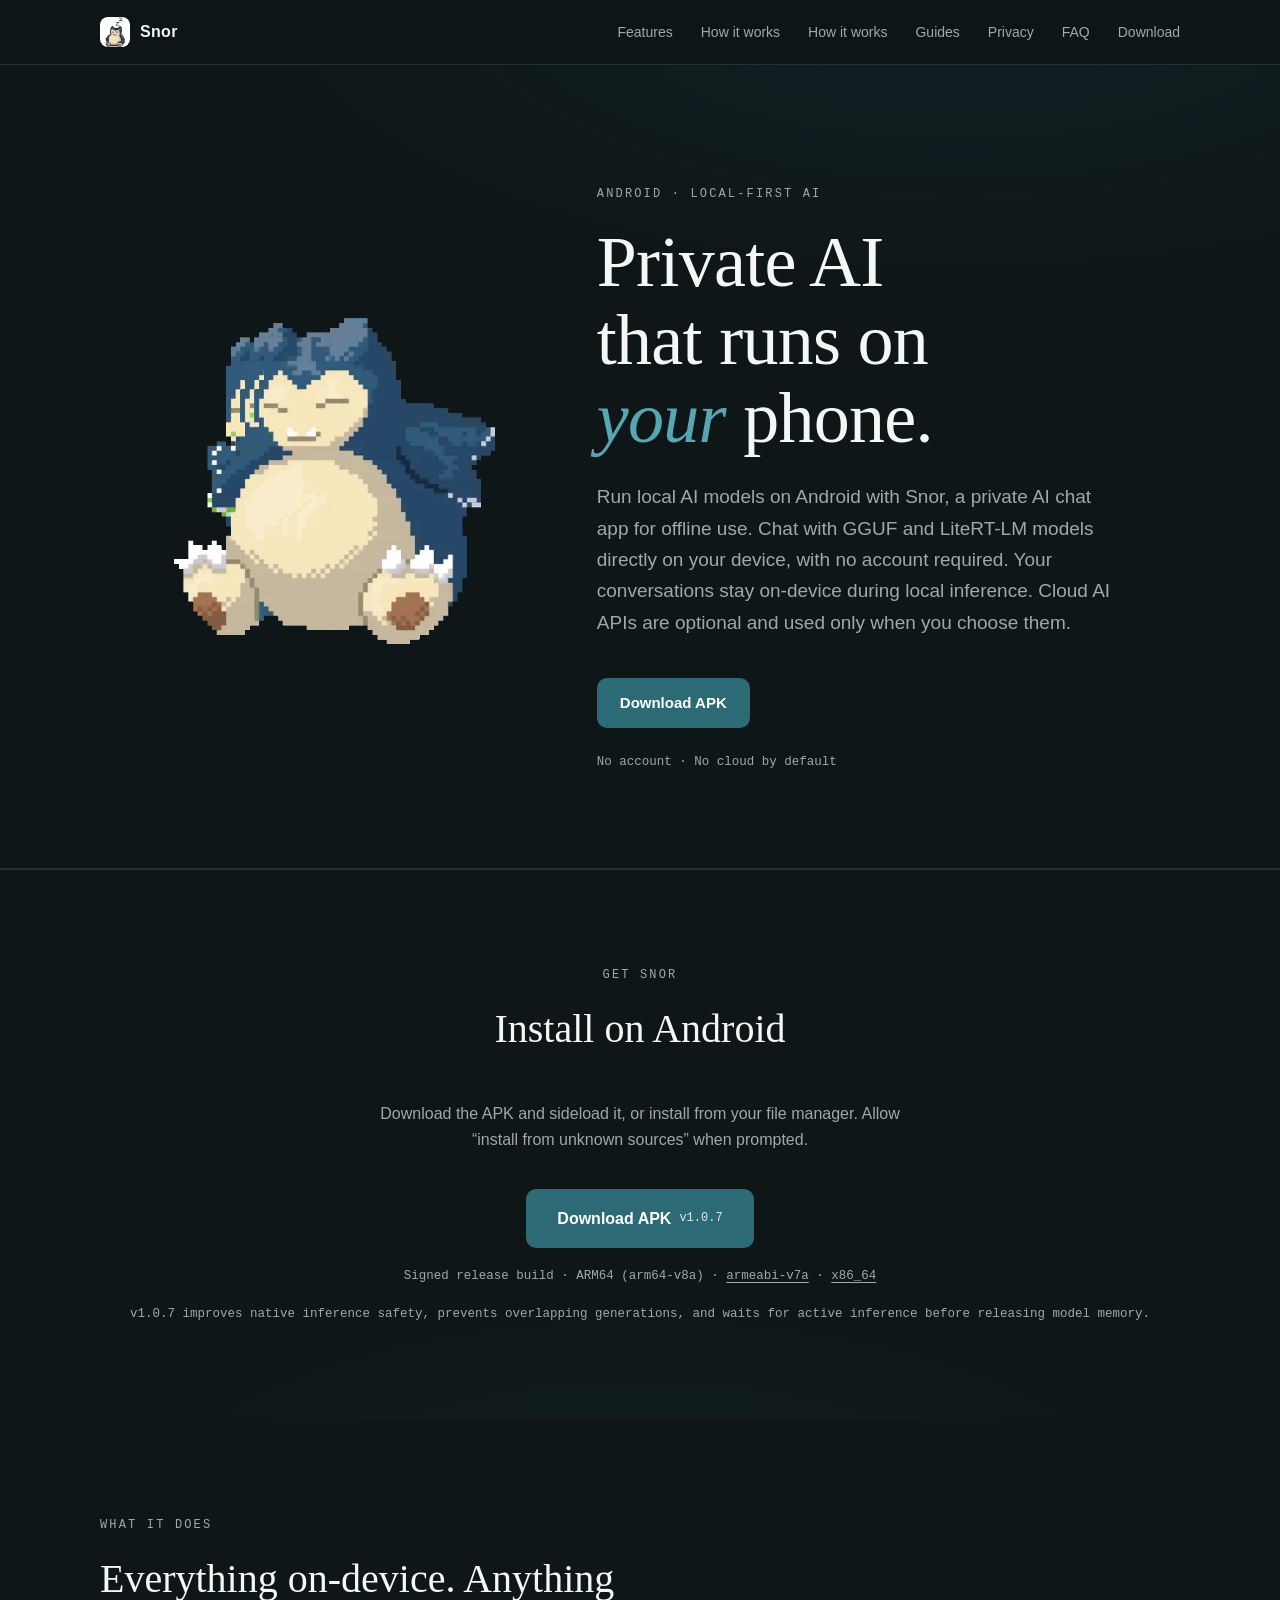
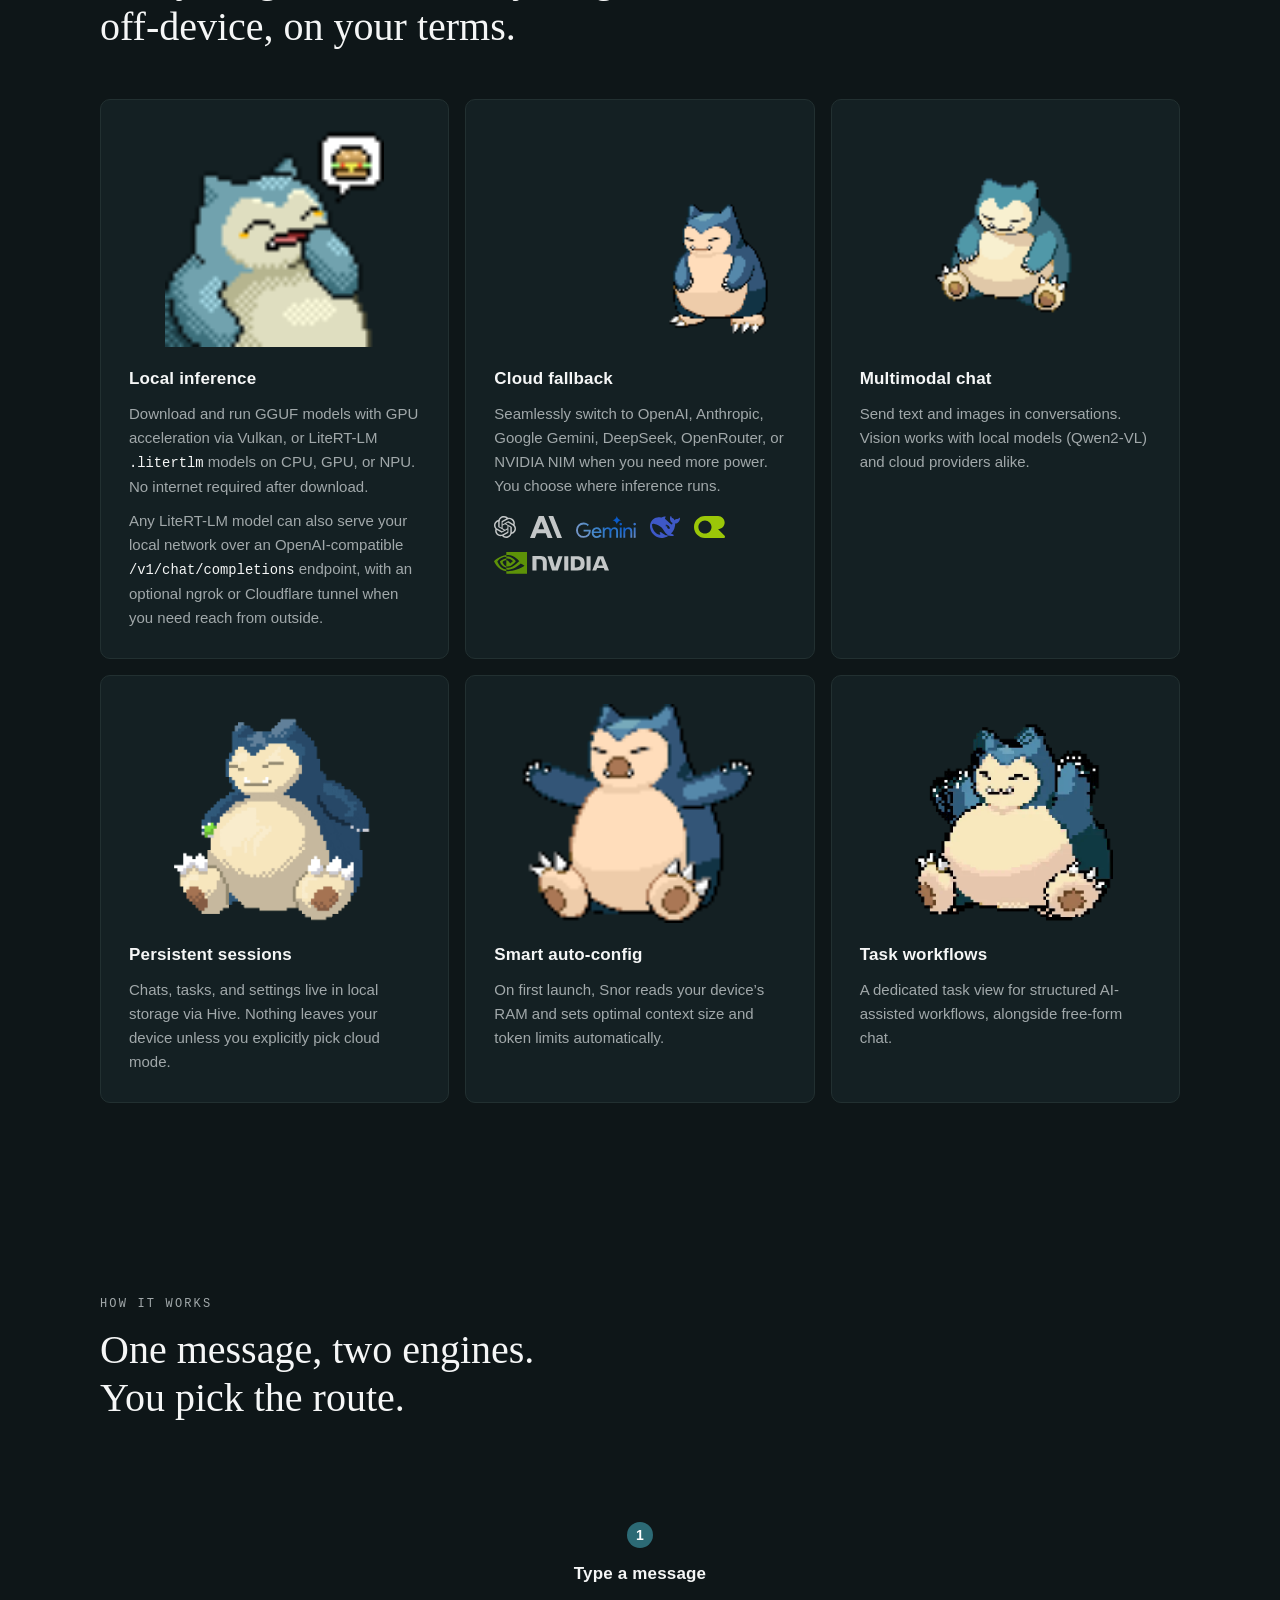
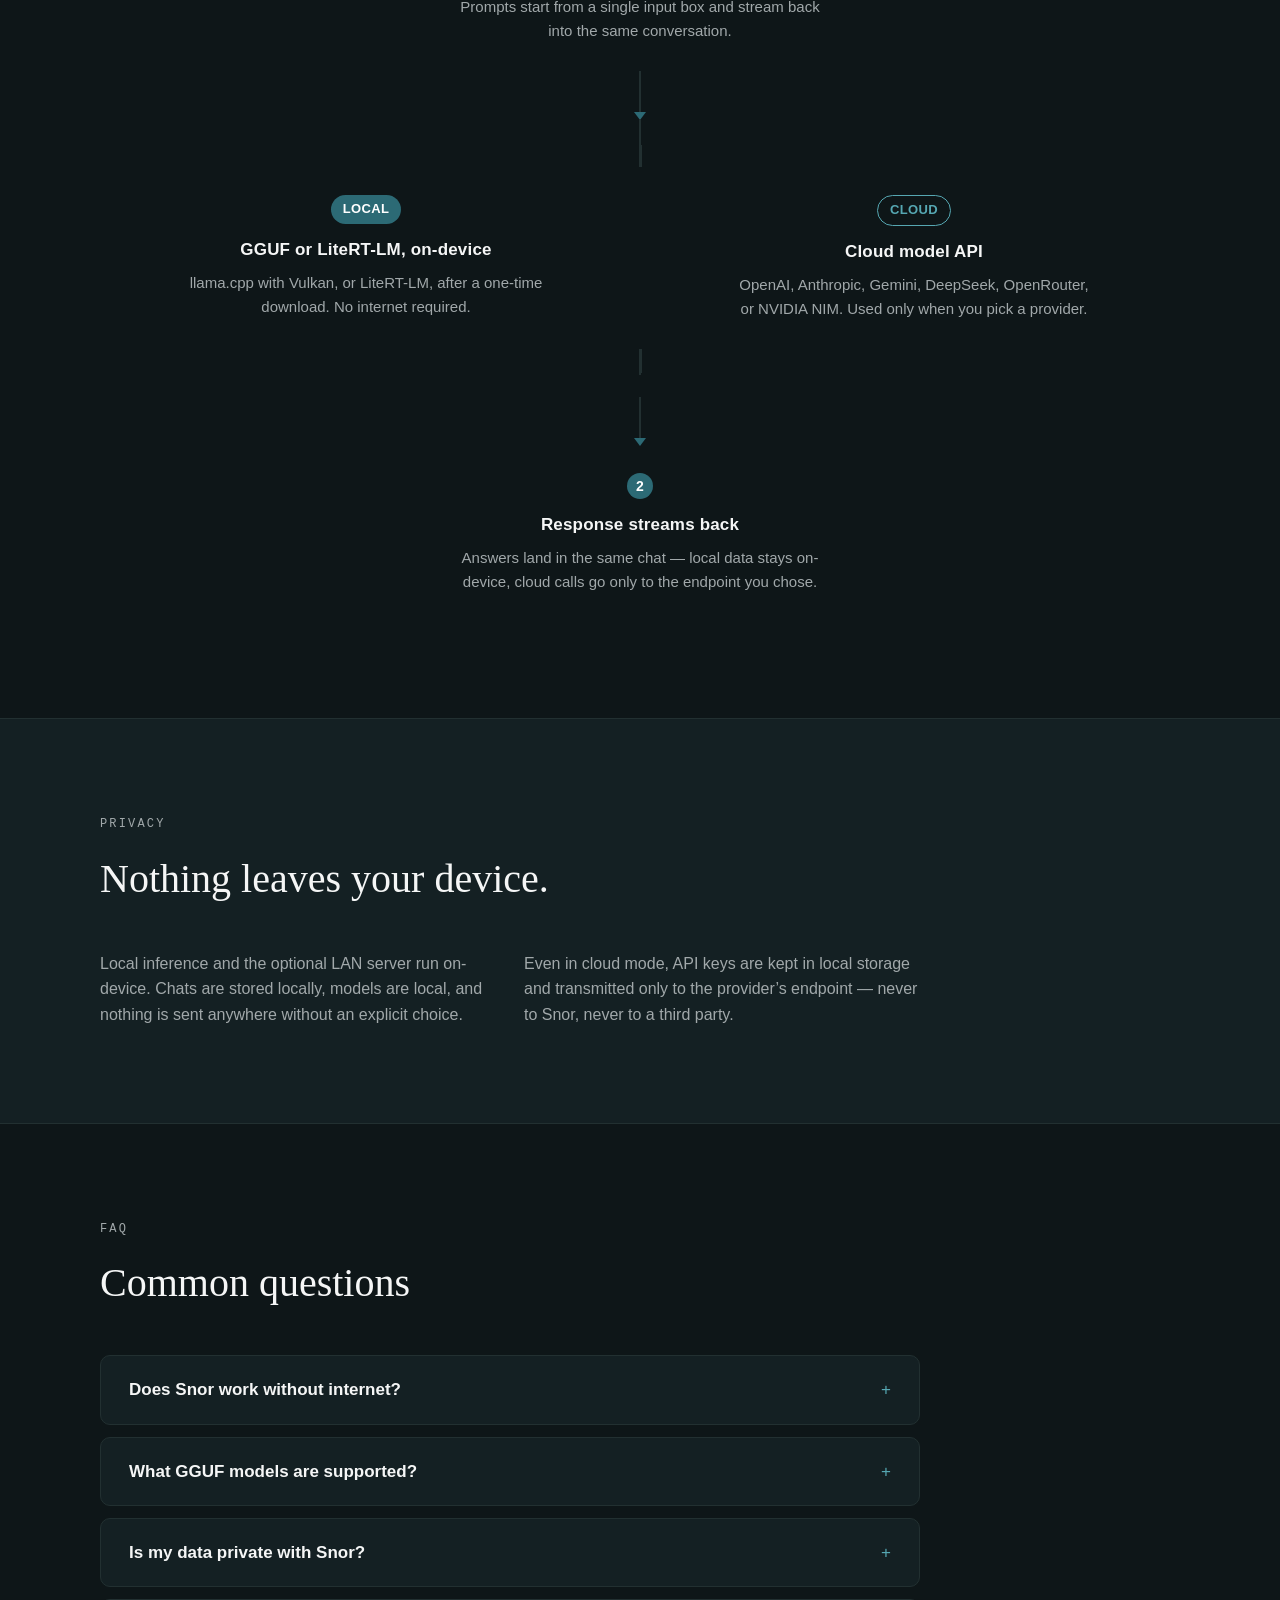
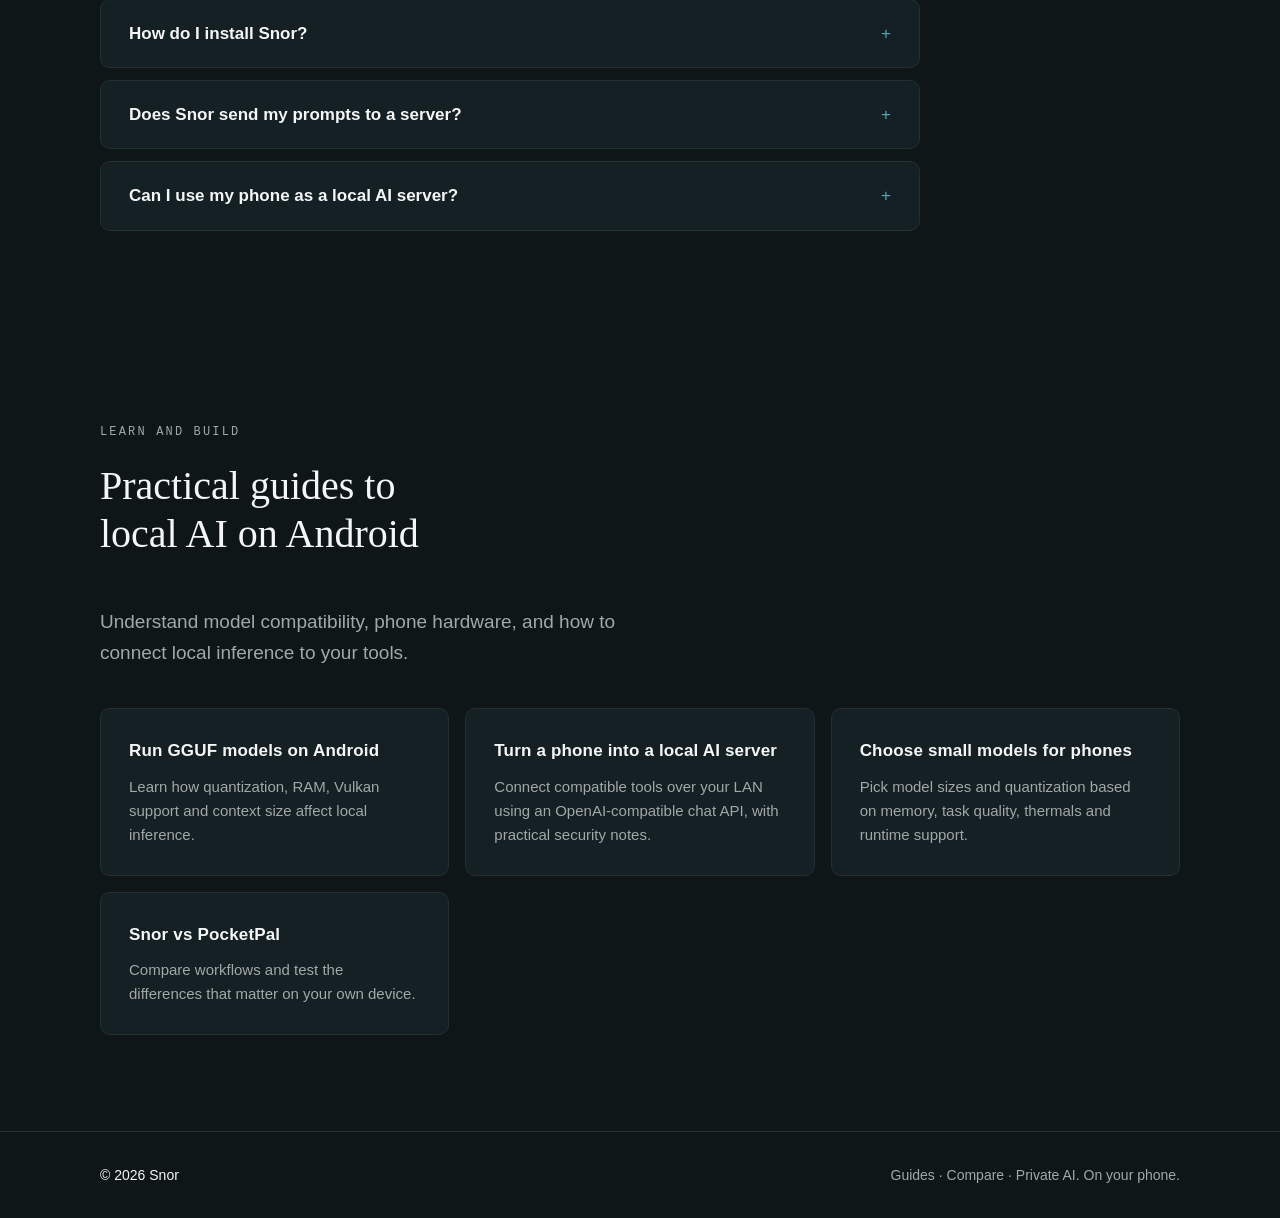
==== commit 340b5cac: "Remove duplicate guide section and navigation links" ====
--- a/index.html
+++ b/index.html
@@ -149,10 +149,10 @@
       <nav class="nav" aria-label="Primary">
         <a href="#features">Features</a>
         <a href="#how-it-works">How it works</a>
+        <a href="#how-it-works">How it works</a>
         <a href="#guides">Guides</a>
         <a href="#privacy">Privacy</a>
         <a href="#faq">FAQ</a>
-        <a href="#guides">Guides</a>
         <a href="#download">Download</a>
       </nav>
     </div>
@@ -376,12 +376,6 @@
         </div>
       </div>
     </section>
-    <section id="guides" class="resources"><div class="container"><p class="eyebrow">Learn &amp; compare</p><h2>Get more from local AI on Android.</h2><p class="resources-intro">Practical guides for choosing models, running them on your phone, and connecting your own tools.</p><div class="resource-grid">
-<a class="resource-link" href="/guides/run-gguf-on-android.html"><span class="resource-type">Guide</span><strong>Run GGUF models on Android</strong><span>Quantization, RAM, Vulkan, and realistic expectations.</span></a>
-<a class="resource-link" href="/guides/phone-as-local-ai-server.html"><span class="resource-type">Guide</span><strong>Turn your phone into a local AI server</strong><span>Connect LAN clients to Snor's compatible chat endpoint.</span></a>
-<a class="resource-link" href="/guides/best-small-models.html"><span class="resource-type">Guide</span><strong>Small local models worth trying</strong><span>A practical shortlist, with device limits in mind.</span></a>
-<a class="resource-link" href="/compare/snor-vs-pocketpal.html"><span class="resource-type">Comparison</span><strong>Snor vs PocketPal</strong><span>Compare workflows, model support, and trade-offs.</span></a>
-</div></div></section>
   </main>
 
   <footer class="site-footer">
--- a/styles.css
+++ b/styles.css
@@ -817,4 +817,24 @@
   .hero-actions .btn {
     width: 100%;
   }
-}+}
+.resources{padding:88px 0;border-top:1px solid var(--border);background:var(--surface)}.resources h2{margin:0 0 14px;max-width:680px;font:400 clamp(28px,4vw,40px)/1.2 var(--font-display)}.resources-intro{max-width:680px;color:var(--muted);margin:0 0 30px}.resource-grid{display:grid;grid-template-columns:repeat(auto-fit,minmax(230px,1fr));gap:14px}.resource-link{display:flex;flex-direction:column;gap:8px;padding:22px;border:1px solid var(--border);border-radius:var(--radius);background:var(--bg)}.resource-link:hover{border-color:var(--accent-text)}.resource-link strong{font-size:17px;line-height:1.35}.resource-link>span:last-child{color:var(--muted);font-size:14px}.resource-type{color:var(--accent-text);font:12px var(--font-mono);text-transform:uppercase;letter-spacing:.12em}
+.article-hero{padding:76px 0 46px;border-bottom:1px solid var(--border);background:radial-gradient(900px 380px at 75% -10%,var(--accent-soft),transparent 60%)}.article-hero h1{max-width:900px;font-size:clamp(36px,6vw,60px);margin-bottom:18px}.article-hero .lede{max-width:760px;margin-bottom:0;font-size:18px}.breadcrumbs{color:var(--muted);font-size:13px;margin-bottom:28px}.breadcrumbs a,.article-body a{text-decoration:underline;text-underline-offset:3px}.article-layout{display:grid;grid-template-columns:minmax(0,760px) minmax(180px,240px);gap:56px;padding:52px 0 88px;align-items:start}.article-body{min-width:0}.article-body h2{margin:42px 0 12px;font:400 clamp(25px,3vw,34px)/1.2 var(--font-display)}.article-body h3{margin:28px 0 8px;font-size:19px}.article-body p,.article-body li{color:#c1c8c9;font-size:16px}.article-body ul,.article-body ol{padding-left:24px}.article-body li+li{margin-top:8px}.article-body a{color:#78c4ce}.article-body code{color:var(--text);font:.92em var(--font-mono);overflow-wrap:anywhere}.article-body pre{padding:18px;overflow-x:auto;border:1px solid var(--border);border-radius:var(--radius);background:#091012}.article-body pre code{white-space:pre}.article-note{padding:18px 20px;border-left:3px solid var(--accent-text);background:var(--surface);color:var(--muted)}.article-aside{position:sticky;top:90px;padding:20px;border:1px solid var(--border);border-radius:var(--radius);background:var(--surface)}.article-aside h2{margin:0 0 12px;font-size:14px}.article-aside a{display:block;padding:7px 0;color:var(--muted);font-size:14px}.article-aside a:hover{color:var(--text)}.article-cta{margin-top:40px;padding:24px;border:1px solid var(--border);border-radius:var(--radius);background:var(--surface)}.article-cta h2{margin-top:0}
+@media(max-width:760px){.resources{padding:64px 0}.article-layout{grid-template-columns:1fr;gap:24px;padding-top:32px}.article-aside{position:static;order:-1}.article-hero{padding:52px 0 36px}}
+
+/* Article pages: external CSS only so the site's Content-Security-Policy applies */
+.article-page{max-width:860px;padding-block:4rem}
+.article-page h1{font-size:clamp(34px,6vw,52px);max-width:800px}
+.article-page h2{margin-top:2.5rem;font:400 clamp(24px,3.5vw,34px)/1.2 var(--font-display)}
+.article-page h3{margin-top:1.75rem}
+.article-page p,.article-page li{color:#c1c8c9;font-size:16px}
+.article-page ul,.article-page ol{padding-left:1.5rem}
+.article-page li+li{margin-top:.5rem}
+.article-page a:not(.btn){color:#78c4ce;text-decoration:underline;text-underline-offset:3px}
+.article-page code{font: .92em var(--font-mono);overflow-wrap:anywhere;color:var(--text)}
+.article-page table{width:100%;border-collapse:collapse;font-size:14px}
+.article-page th,.article-page td{padding:12px;text-align:left;vertical-align:top;border:1px solid var(--border)}
+.article-page th{background:var(--surface);color:var(--text)}
+.article-page td{color:#c1c8c9}
+.table-wrap{max-width:100%;overflow-x:auto;margin:24px 0}
+@media(max-width:640px){.article-page{padding-block:2.5rem}.article-page table{min-width:560px}}
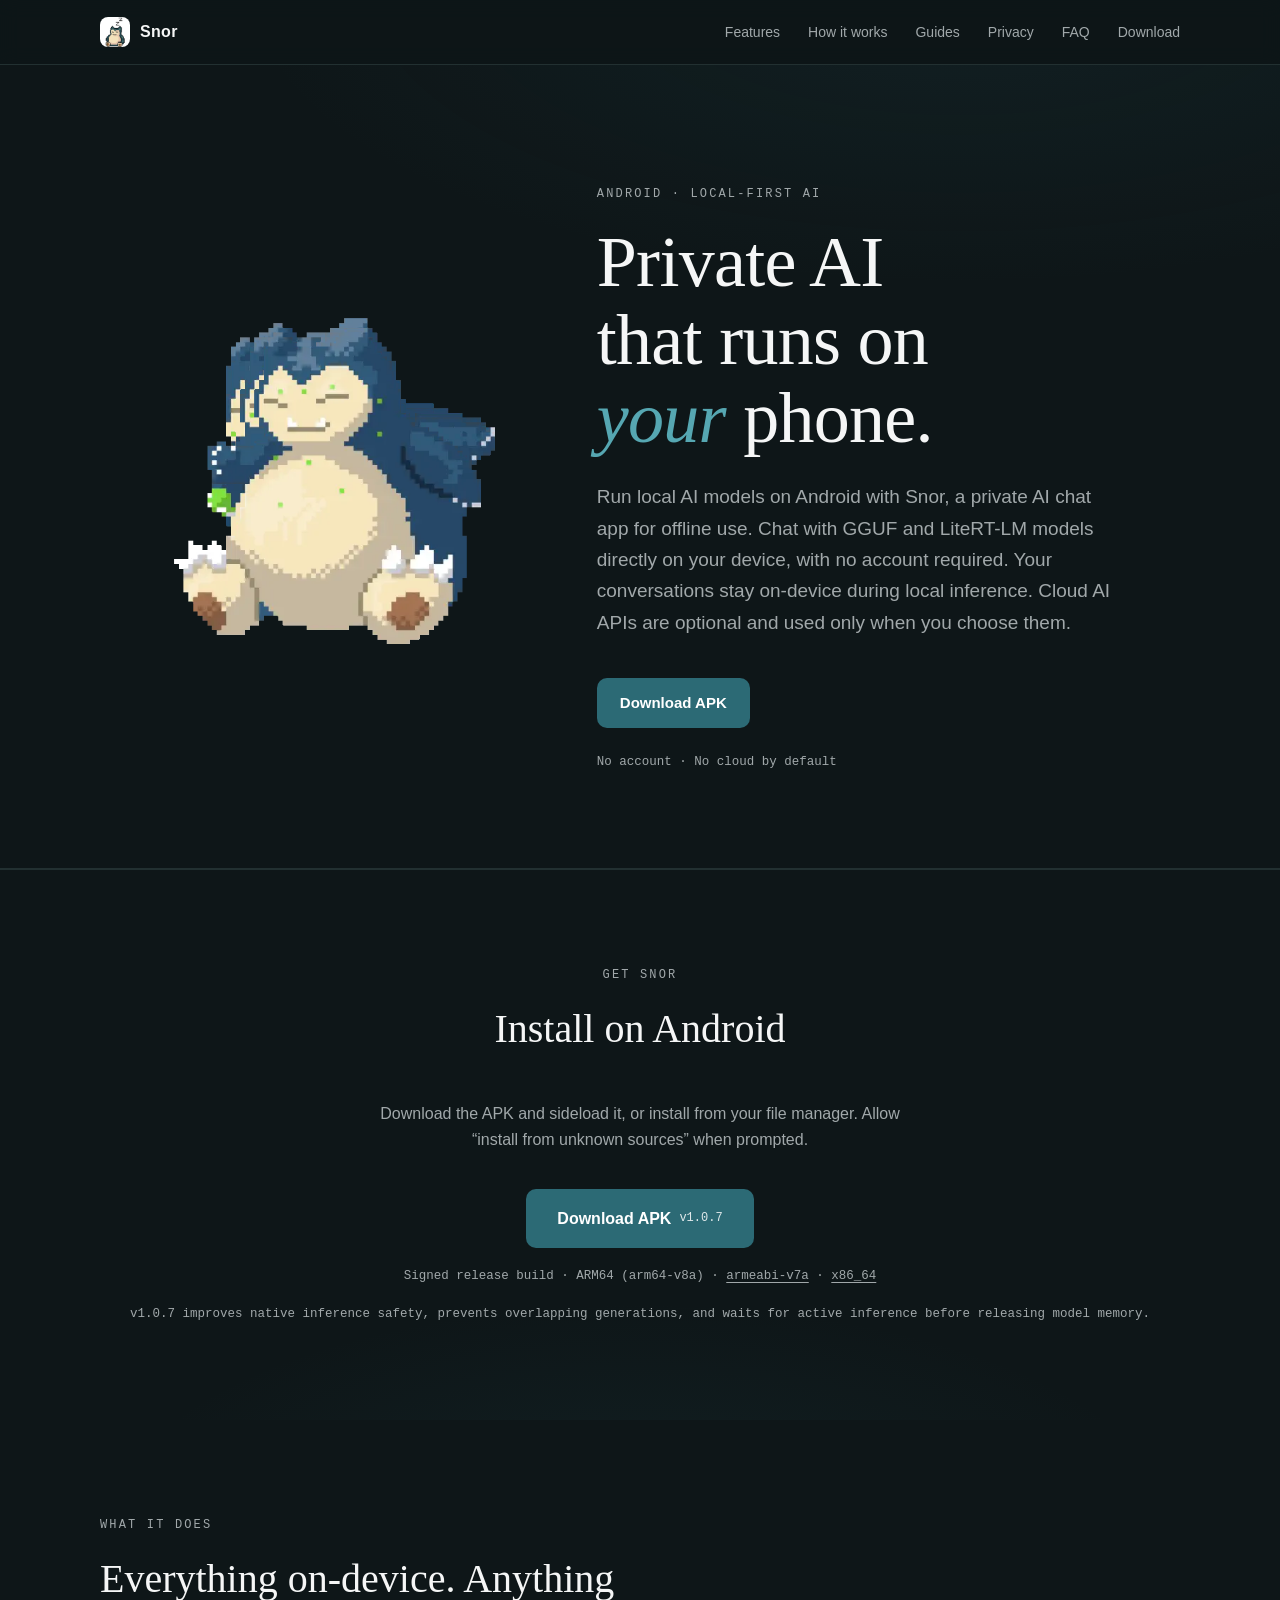
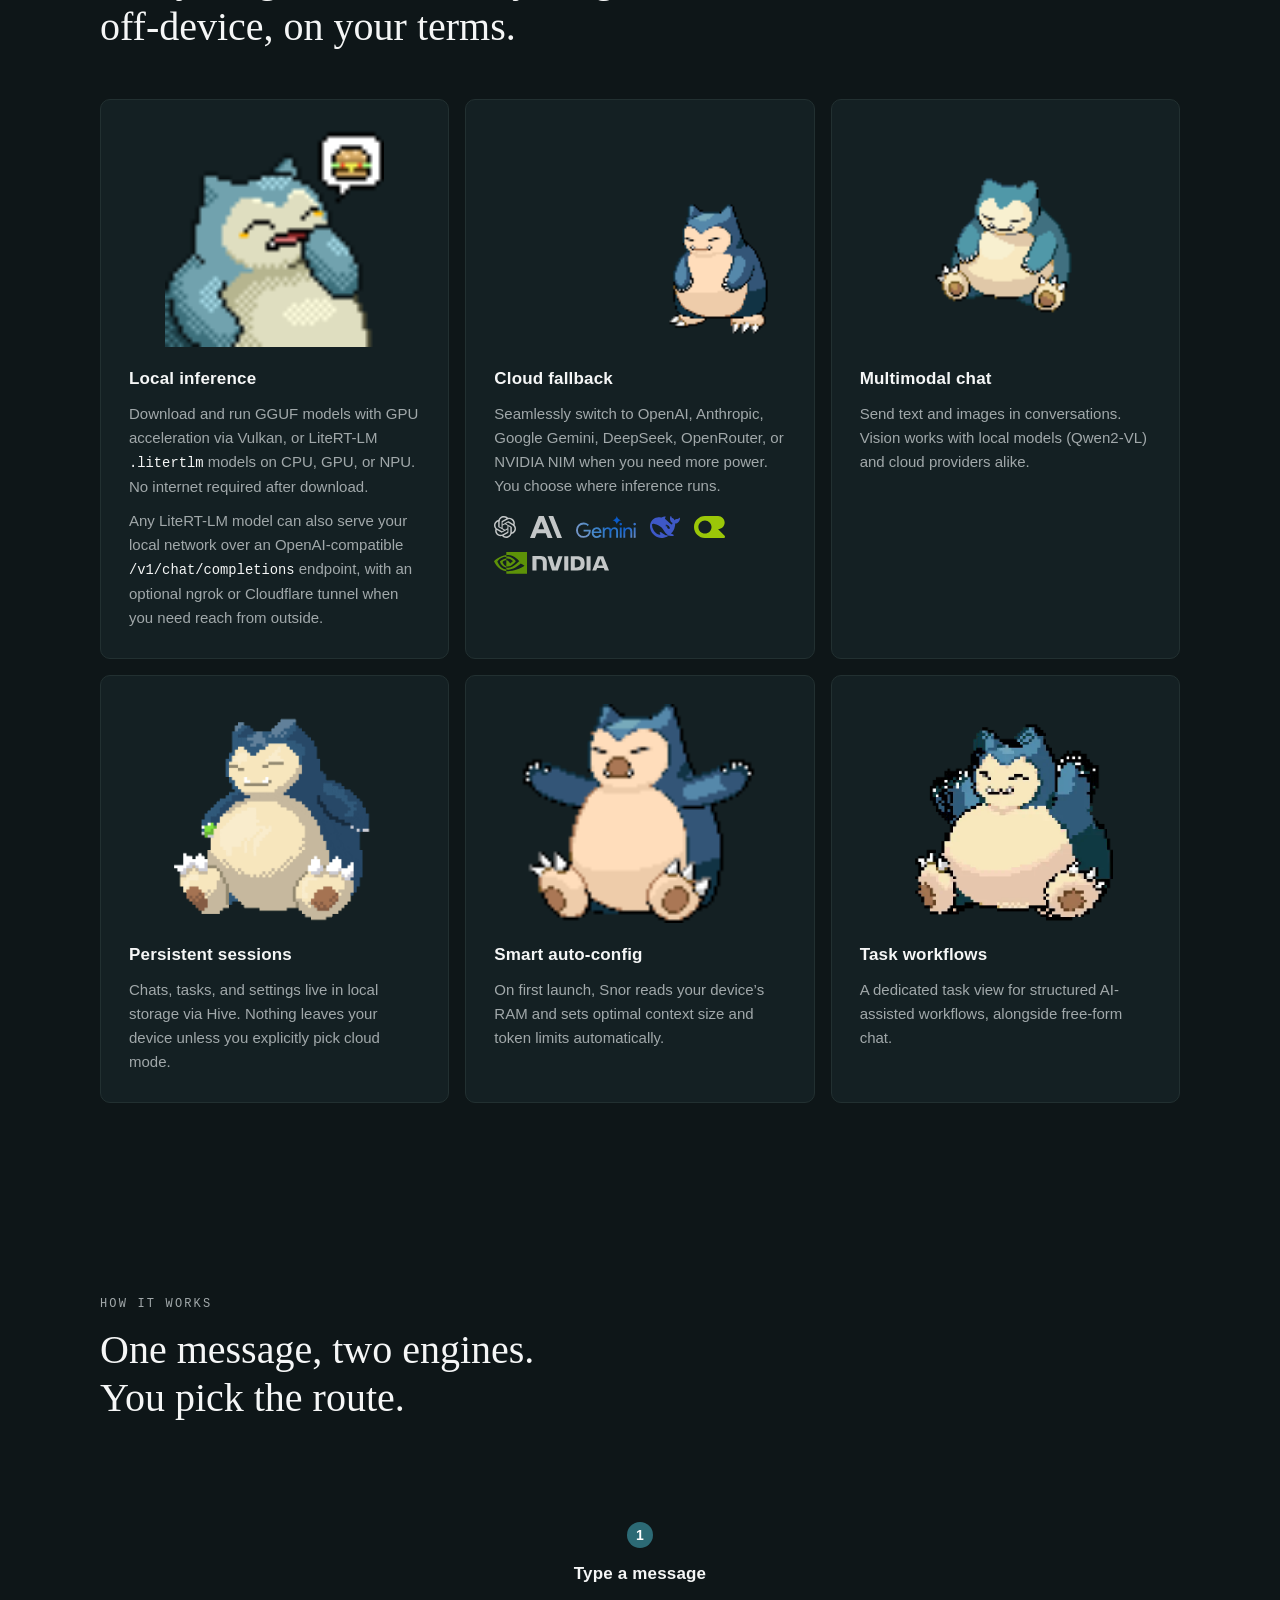
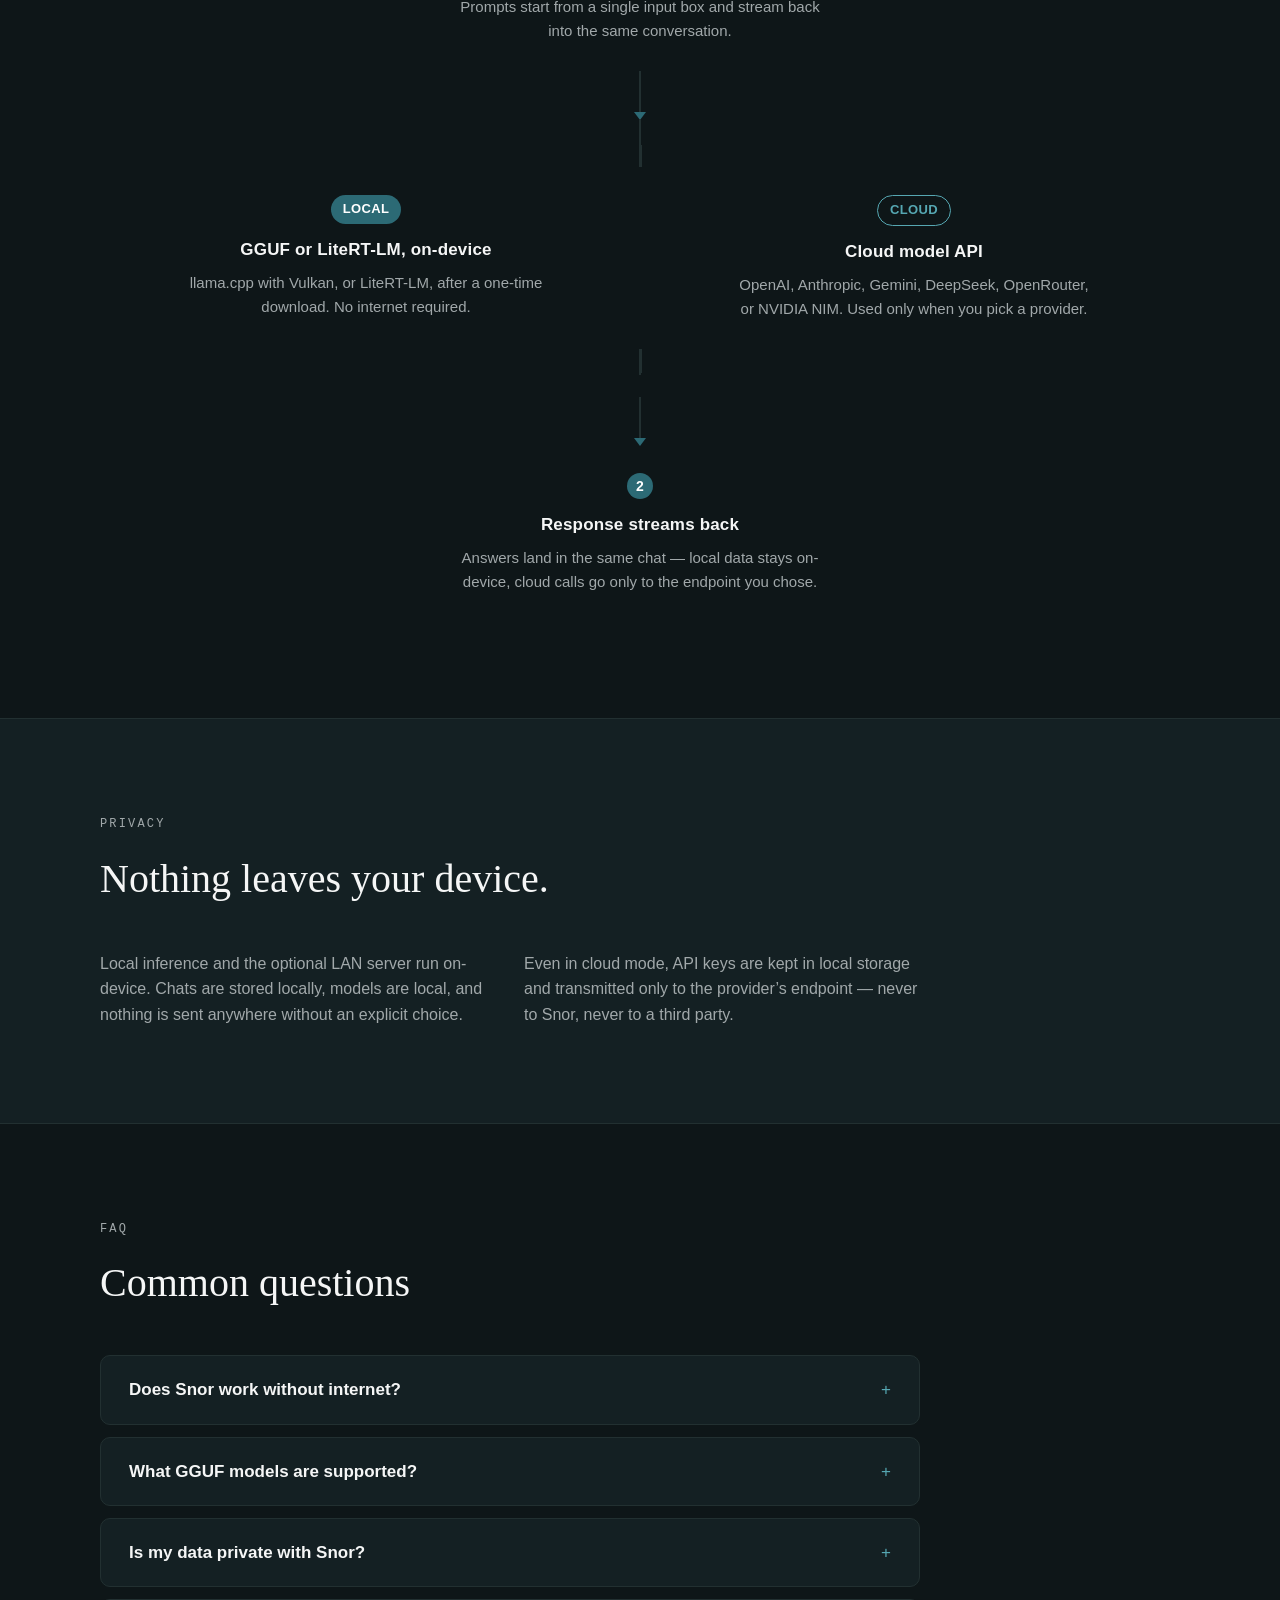
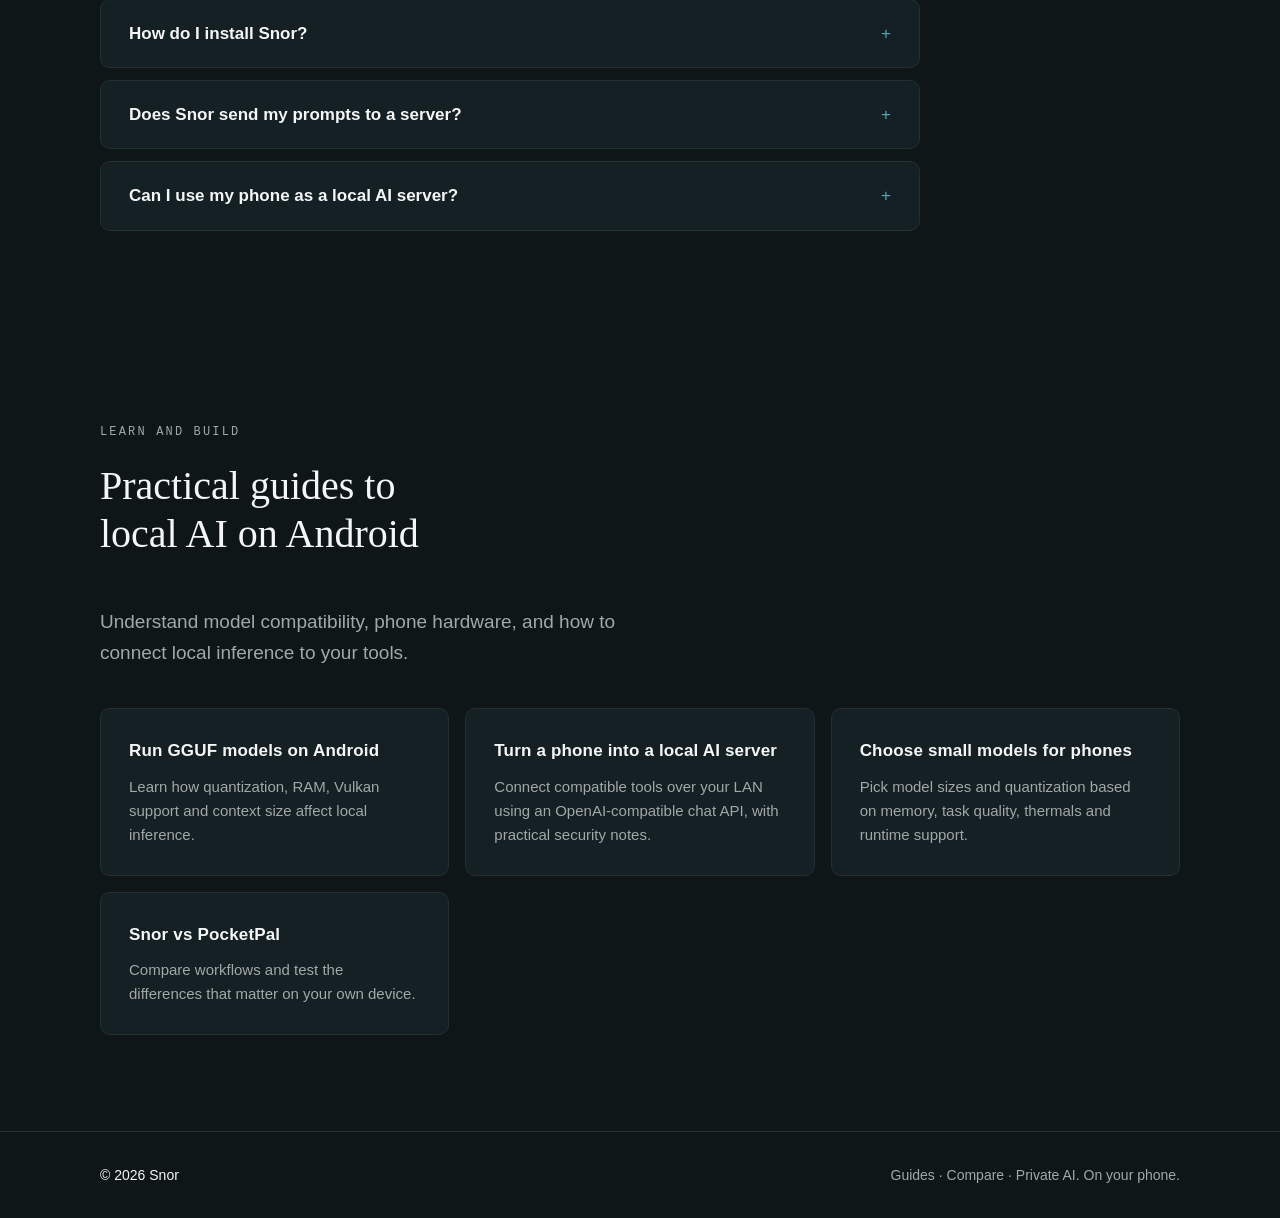
==== commit 2cc91ade: "Clean duplicate navigation item" ====
--- a/index.html
+++ b/index.html
@@ -149,7 +149,6 @@
       <nav class="nav" aria-label="Primary">
         <a href="#features">Features</a>
         <a href="#how-it-works">How it works</a>
-        <a href="#how-it-works">How it works</a>
         <a href="#guides">Guides</a>
         <a href="#privacy">Privacy</a>
         <a href="#faq">FAQ</a>
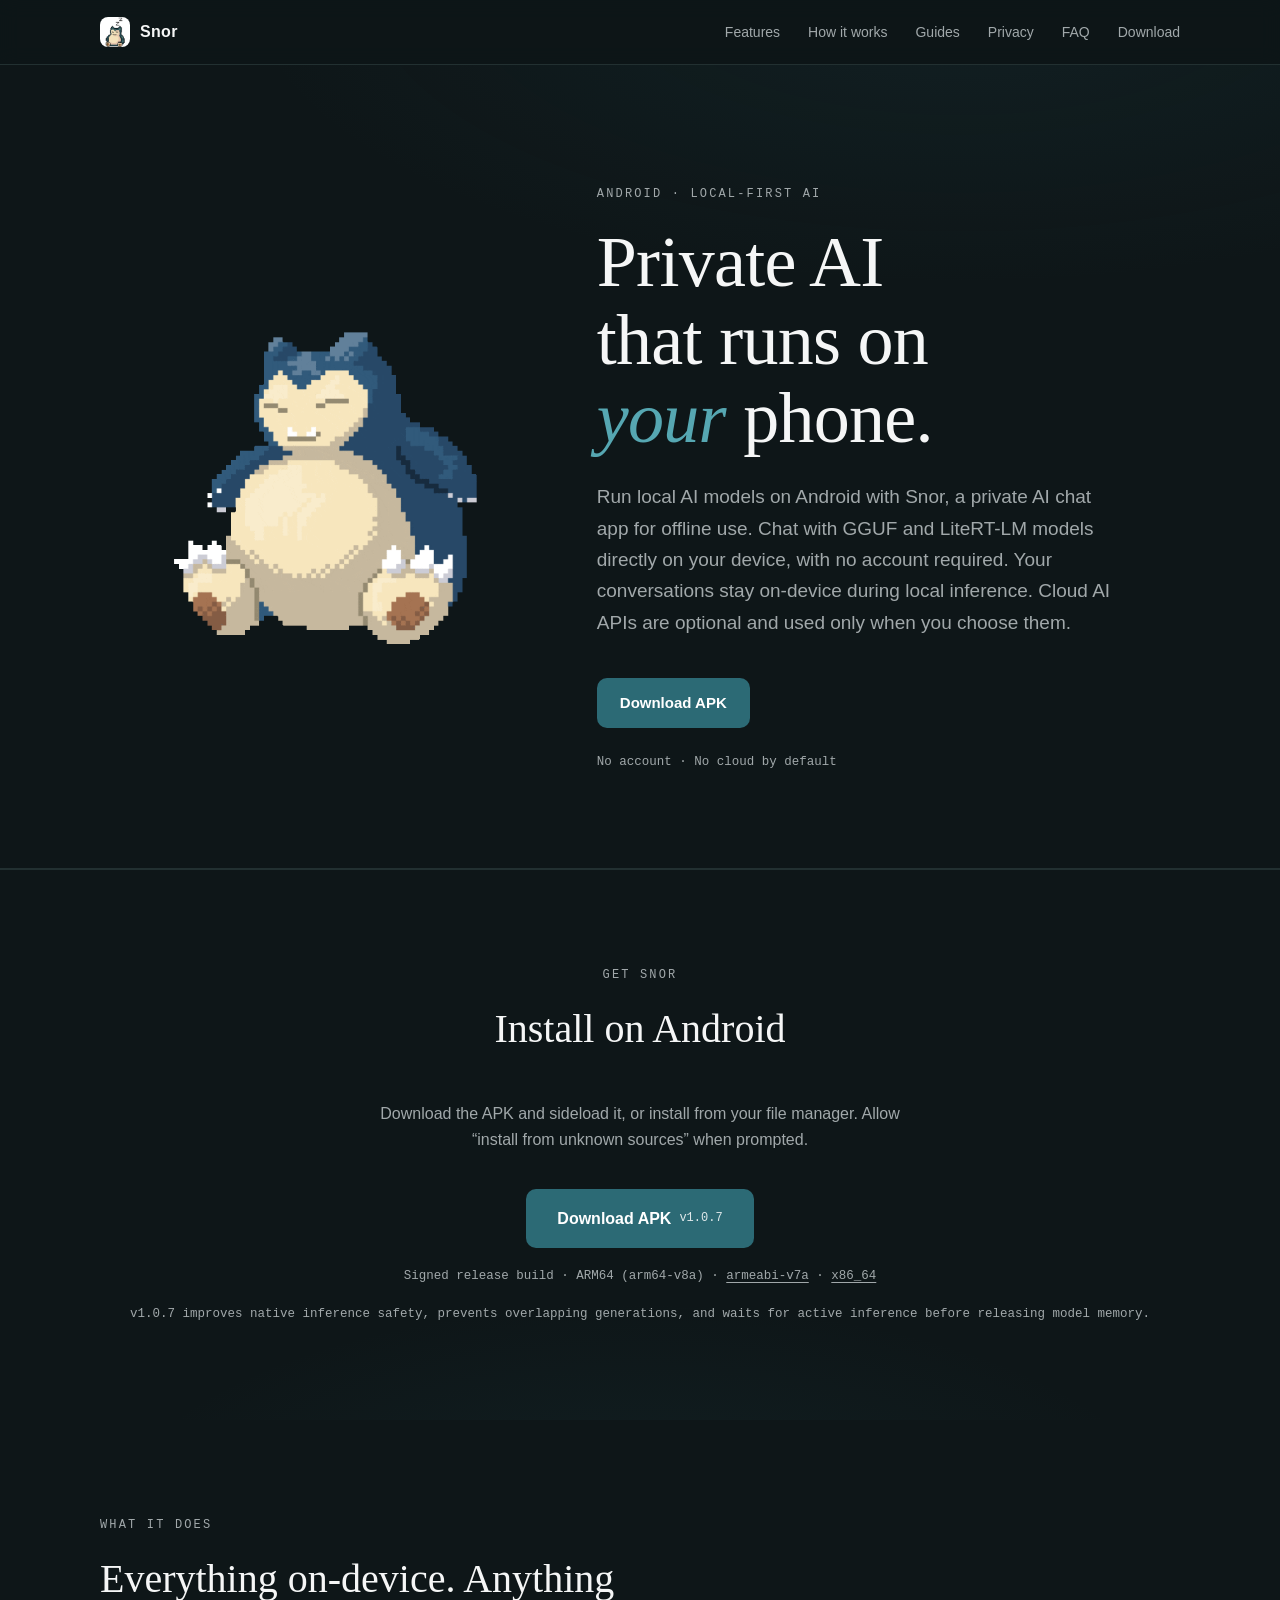
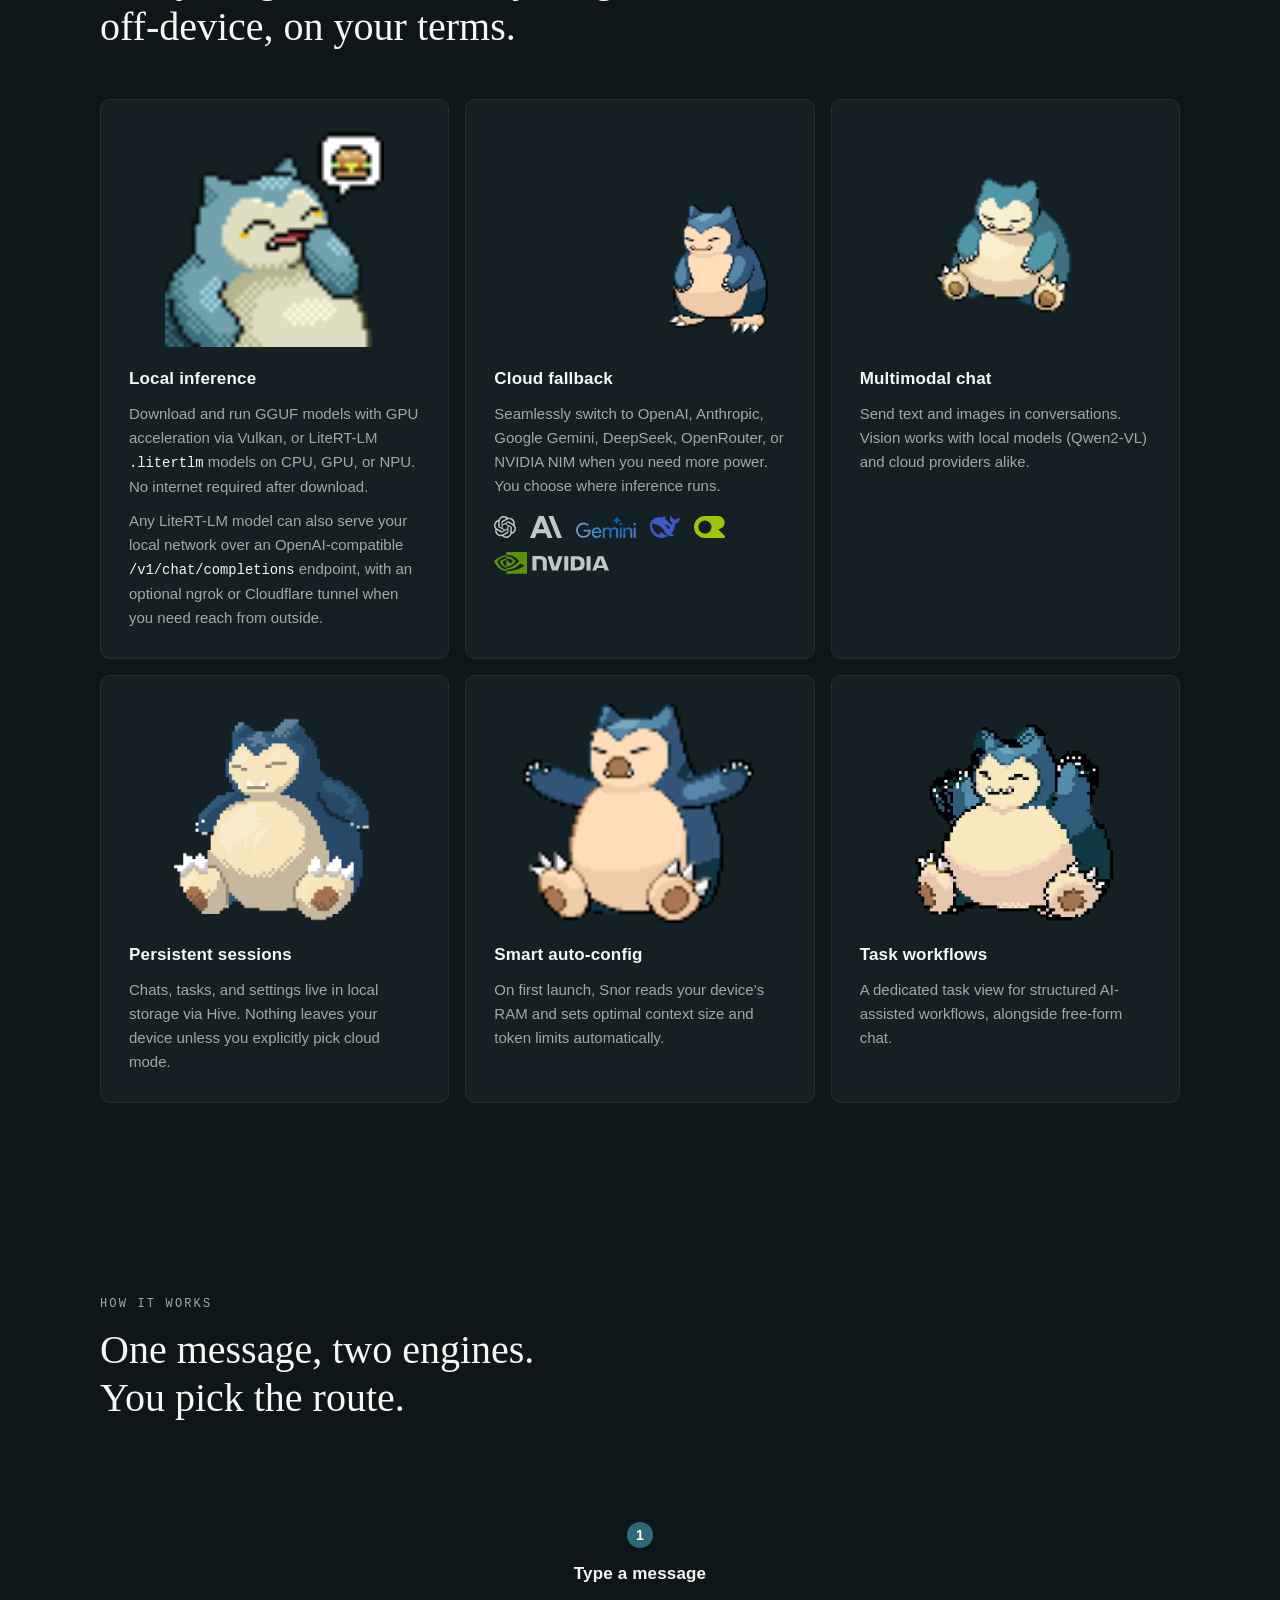
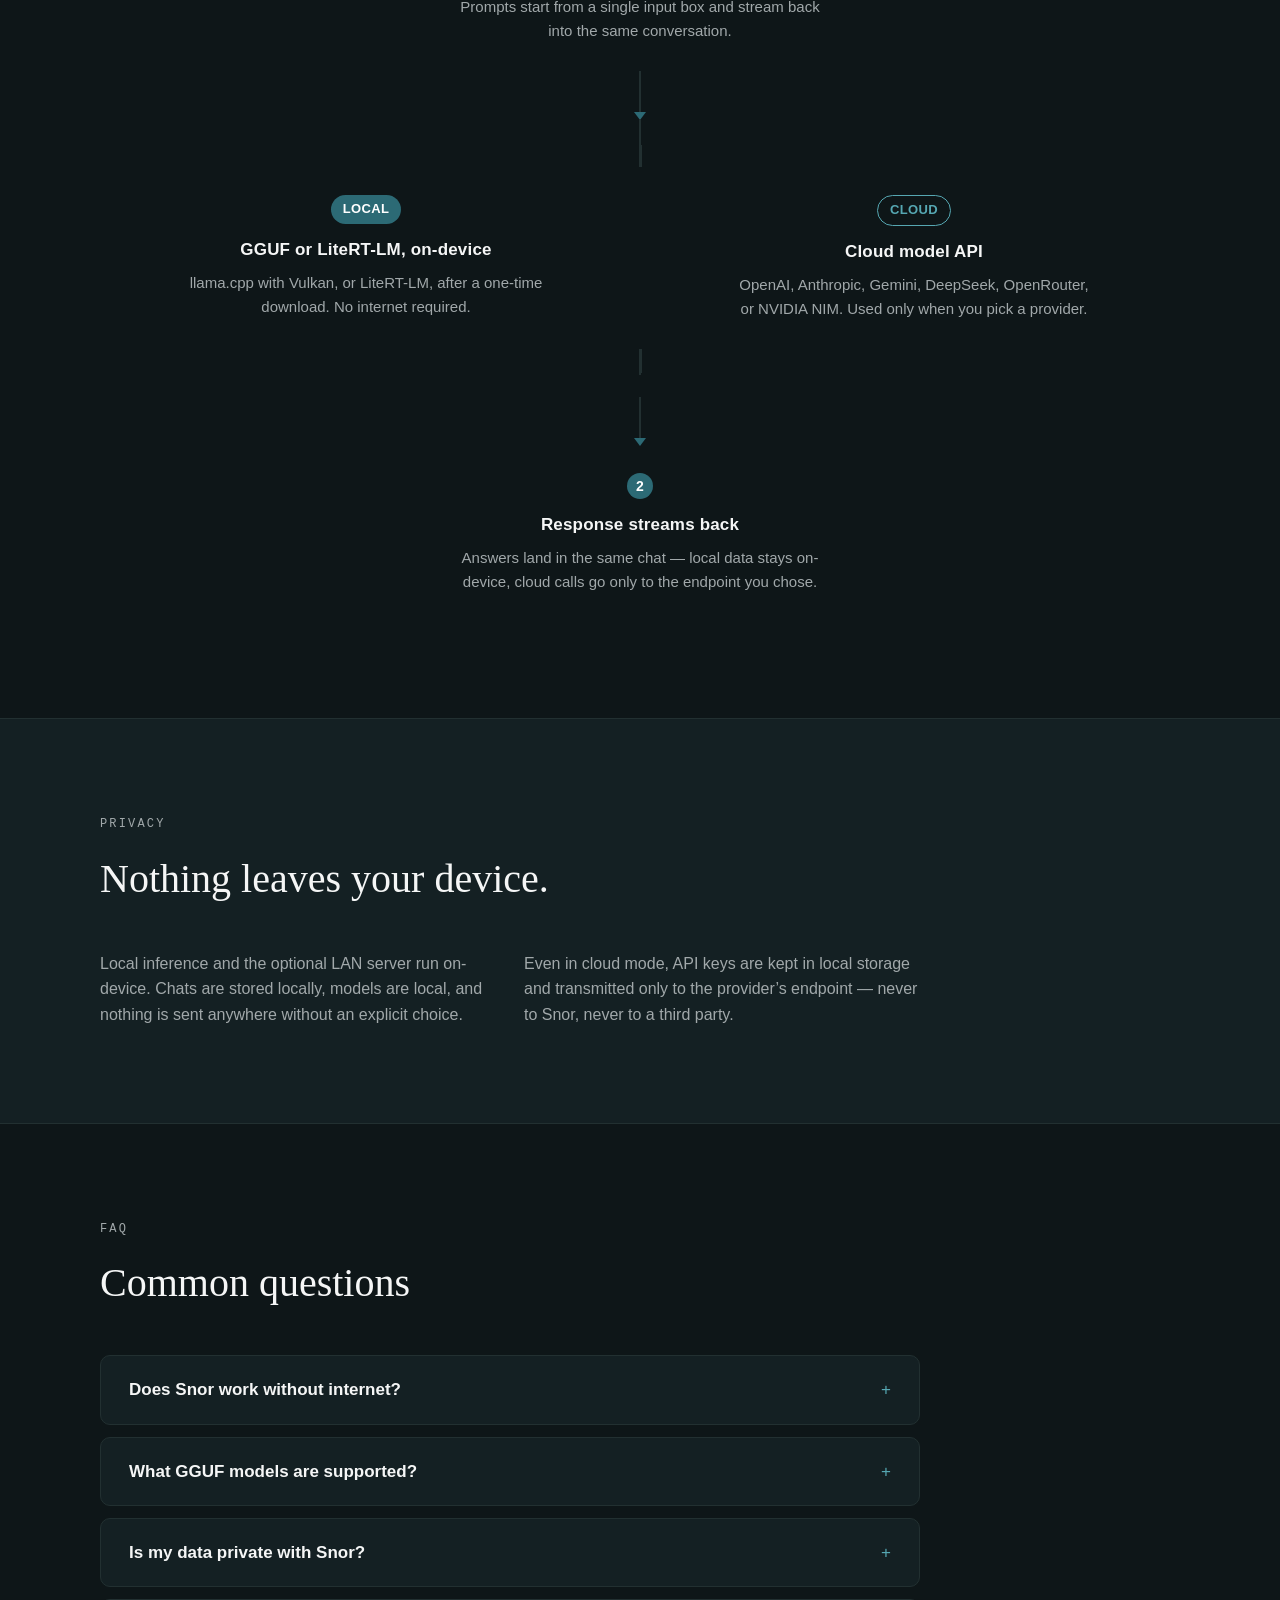
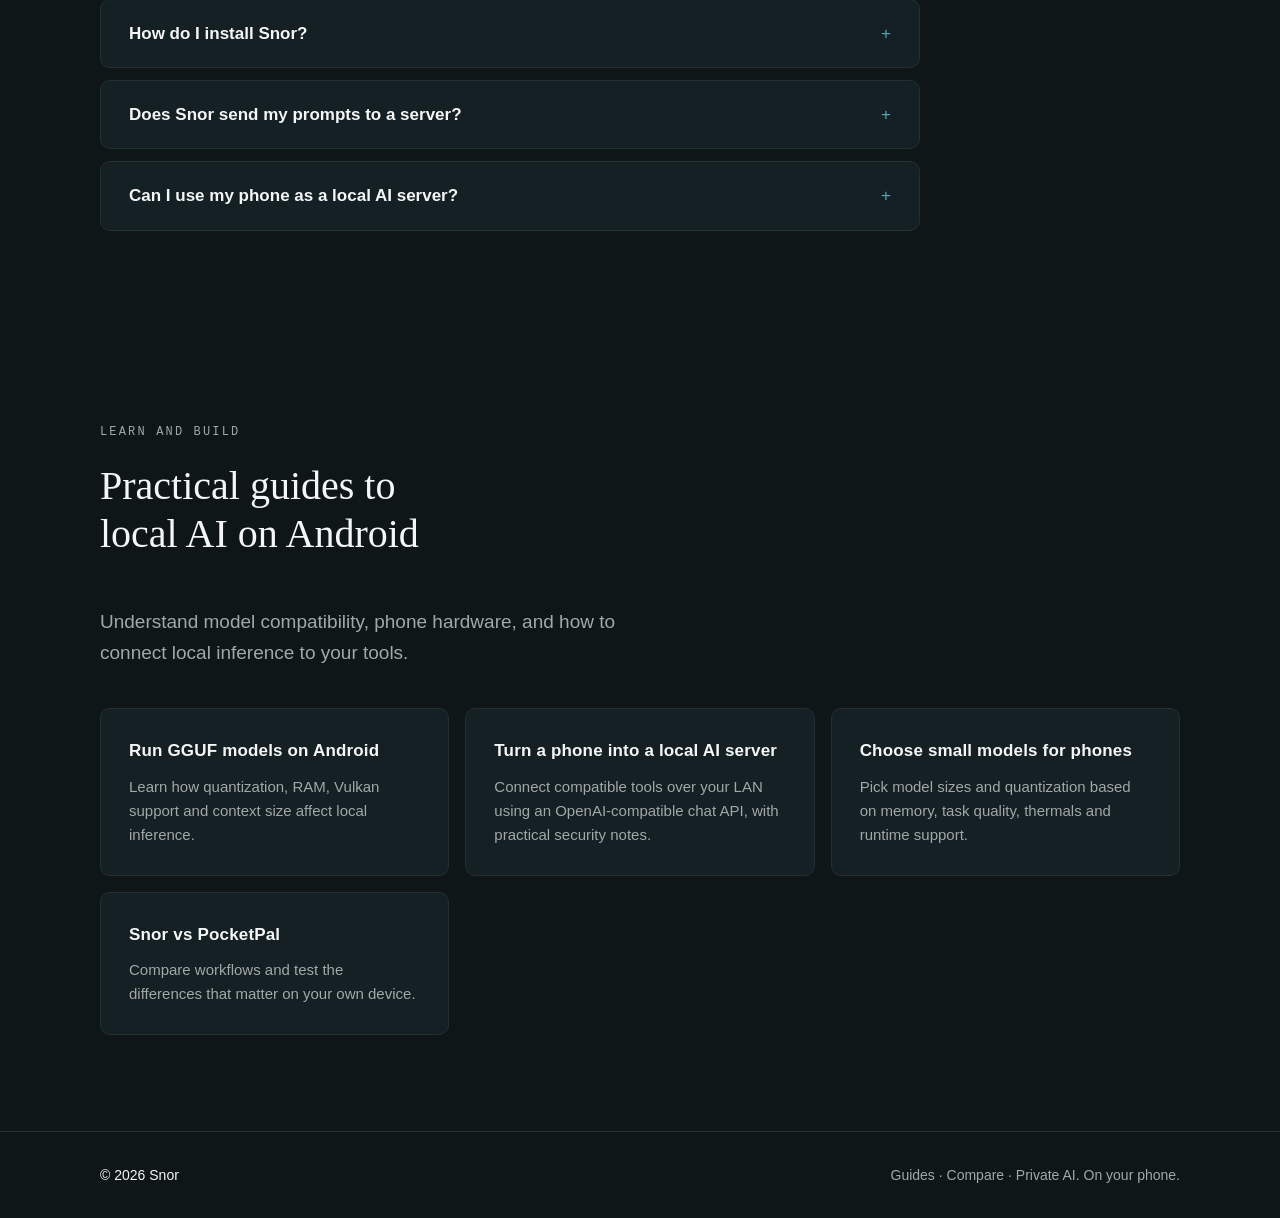
==== commit 0b9619d4: "fix: remove WebP hero source and preload" ====
--- a/index.html
+++ b/index.html
@@ -25,7 +25,7 @@
   <meta name="twitter:image:alt" content="Pixel-art fox mascot sitting with eyes closed and Zs floating above its head" />
   <meta name="theme-color" content="#0e1618" />
   <link rel="canonical" href="https://www.snor.site/" />
-  <link rel="preload" as="image" href="assets/img/idle.webp" fetchpriority="high" />
+  <link rel="preload" as="image" href="assets/img/idle.gif" fetchpriority="high" />
   <script type="application/ld+json">
   {
     "@context": "https://schema.org",
@@ -162,7 +162,7 @@
     <section class="hero">
       <div class="container hero-inner">
         <div class="hero-visual">
-          <img src="assets/img/idle.webp" alt="Pixel-art fox mascot standing idle" width="480" height="480" fetchpriority="high" decoding="async" />
+          <img src="assets/img/idle.gif" alt="Pixel-art fox mascot standing idle" width="480" height="480" fetchpriority="high" decoding="async" /></picture>
         </div>
         <div class="hero-copy">
           <p class="eyebrow">Android · Local-first AI</p>
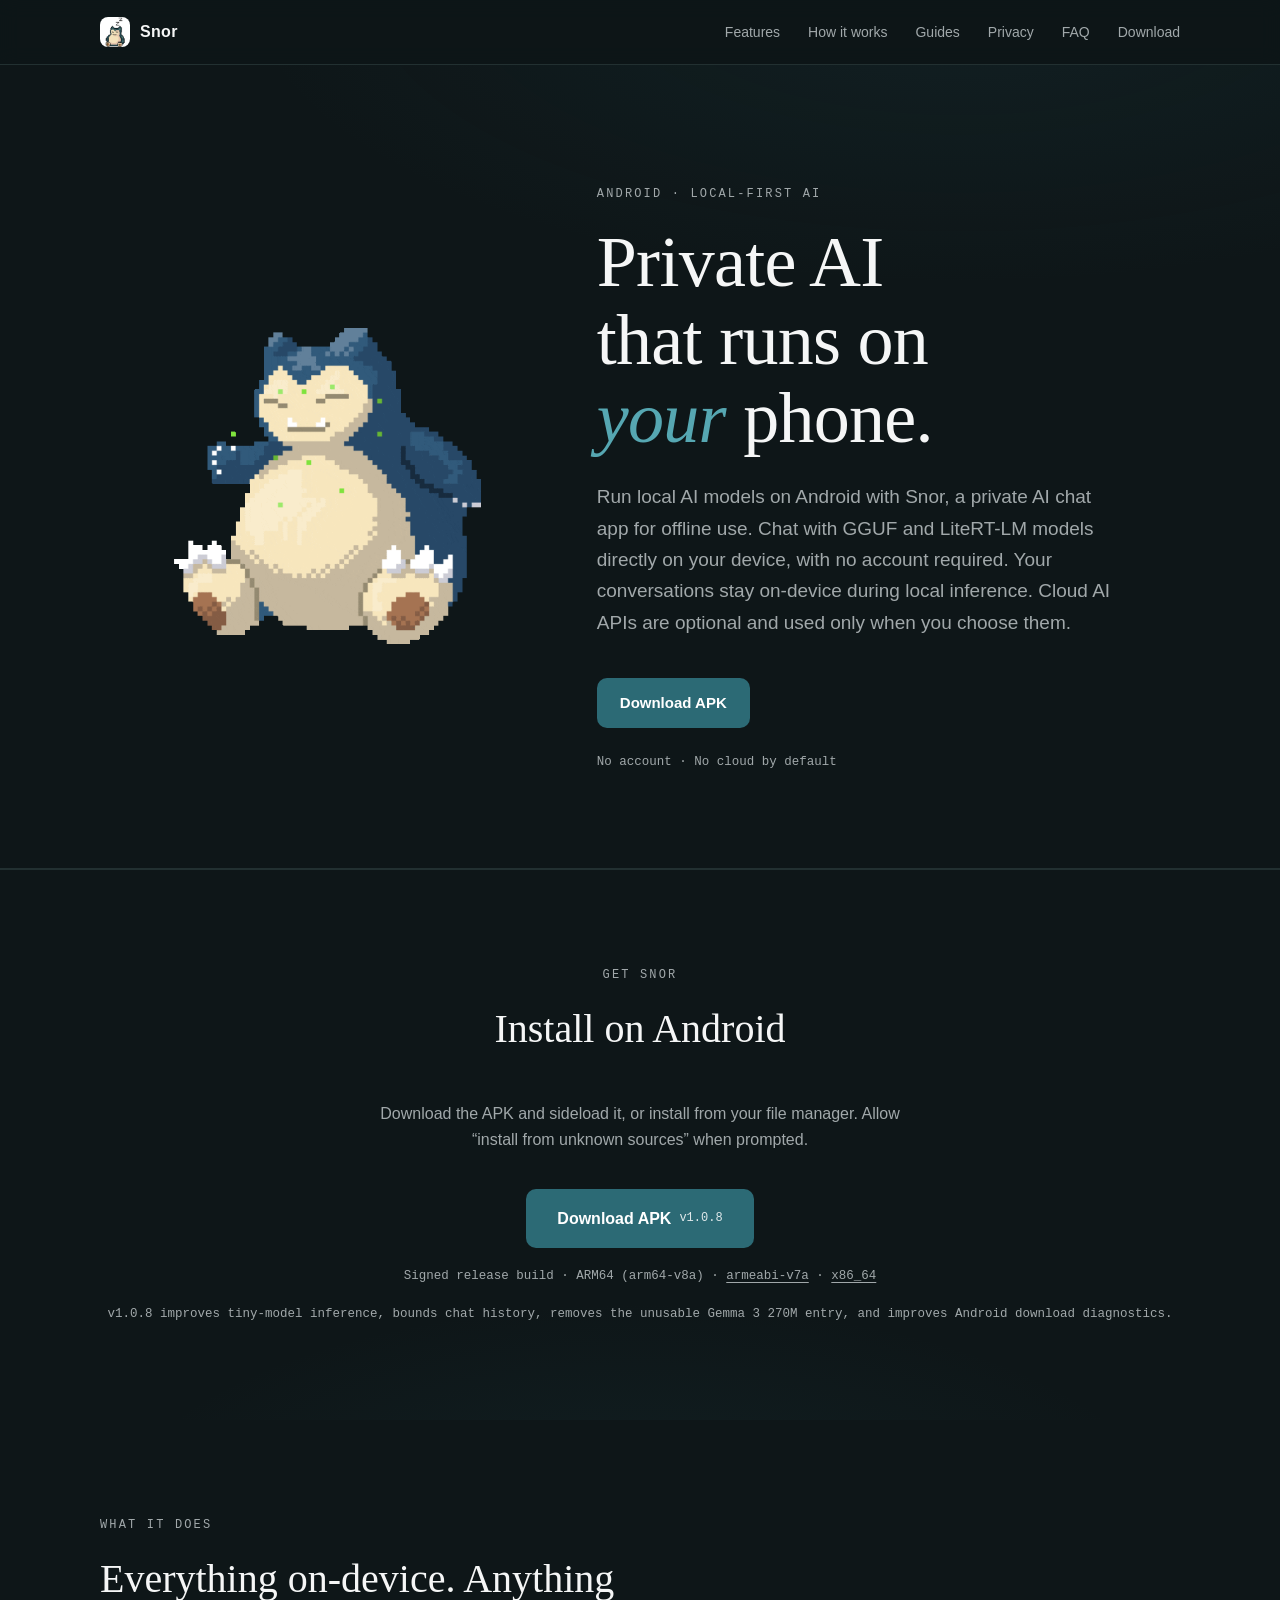
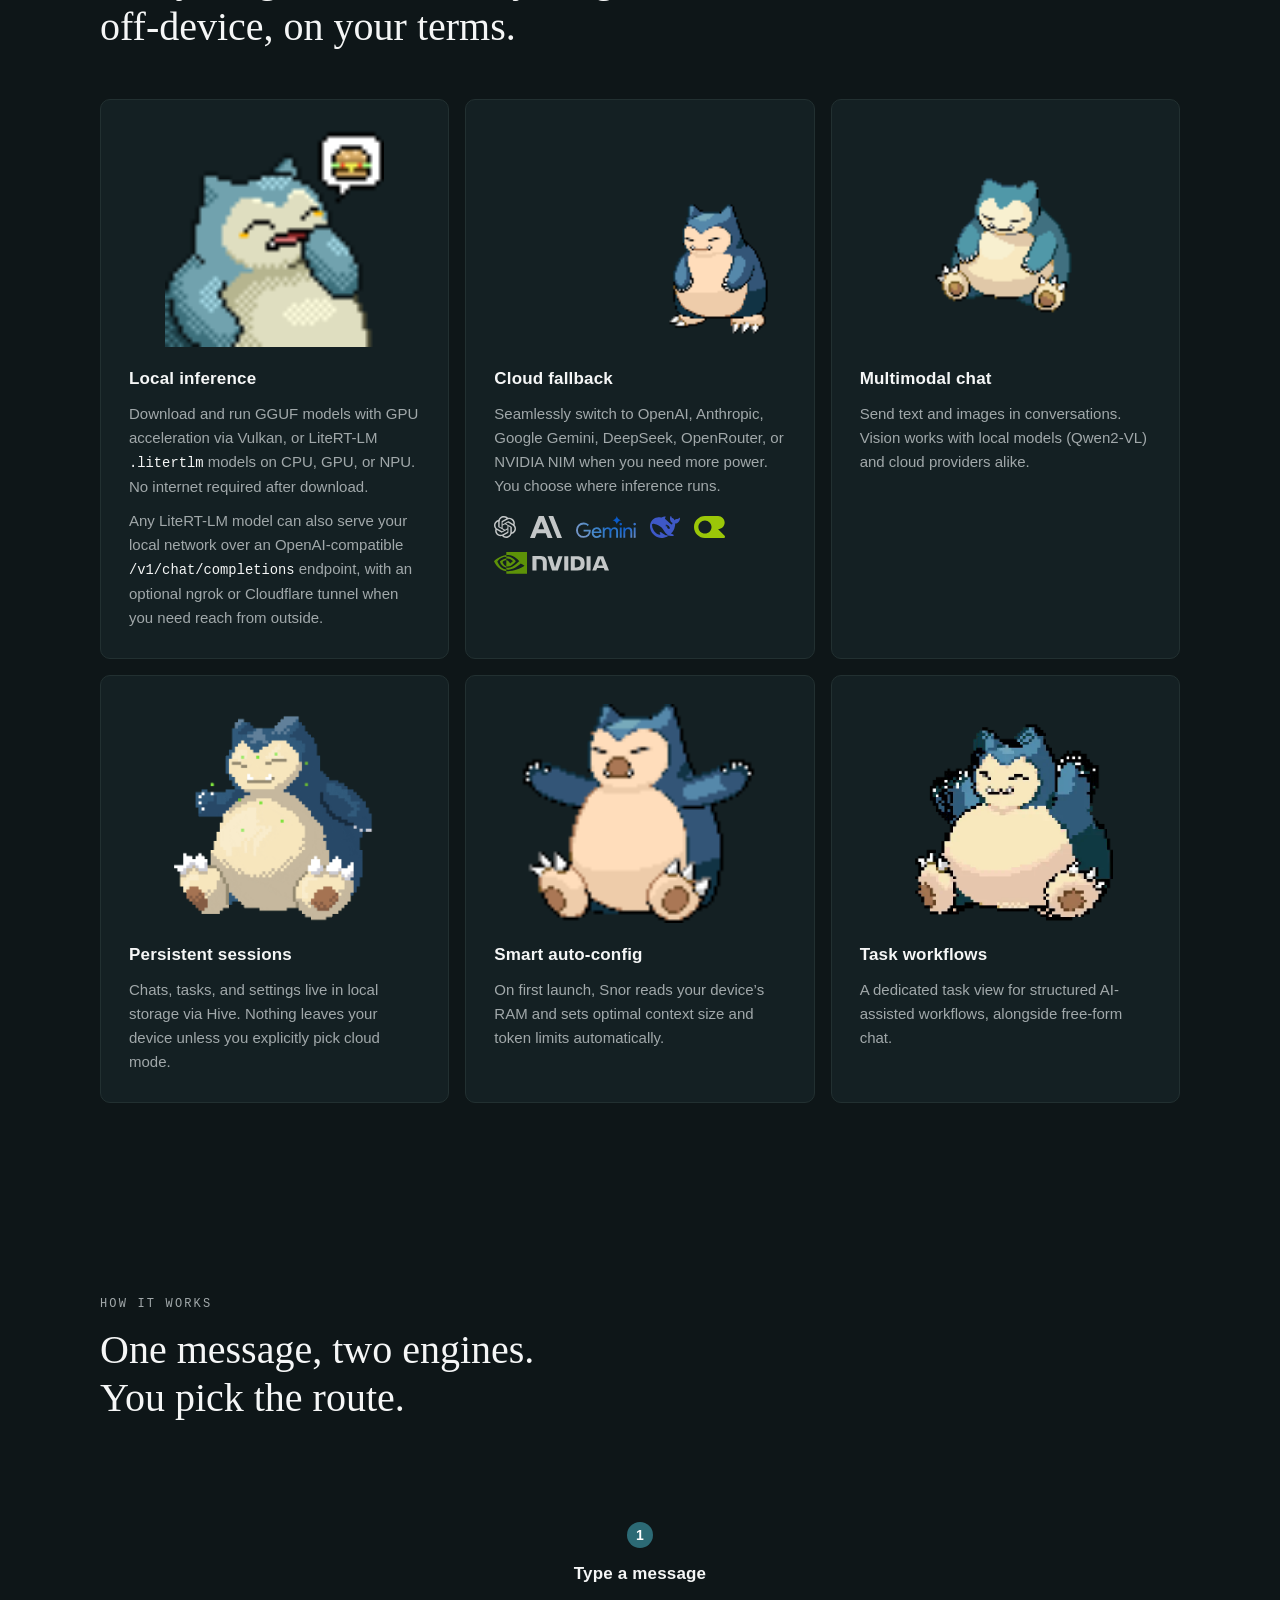
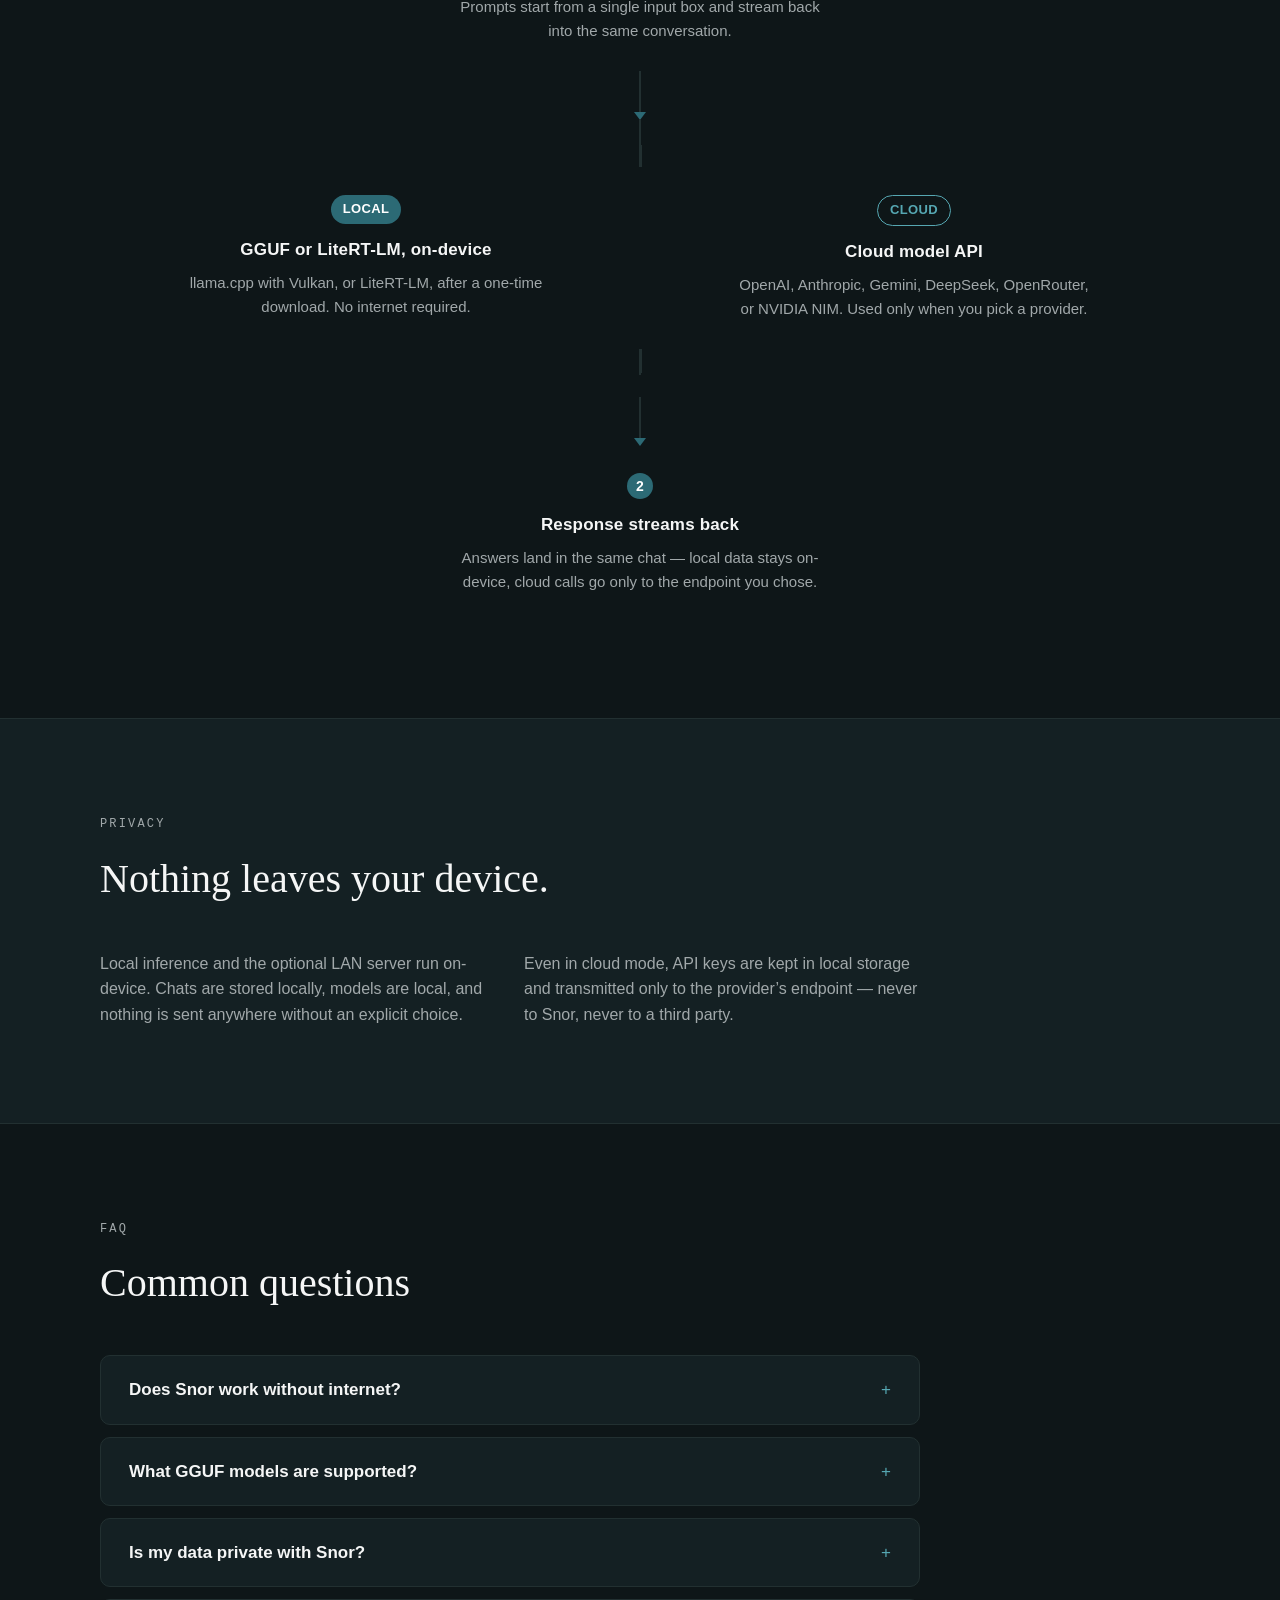
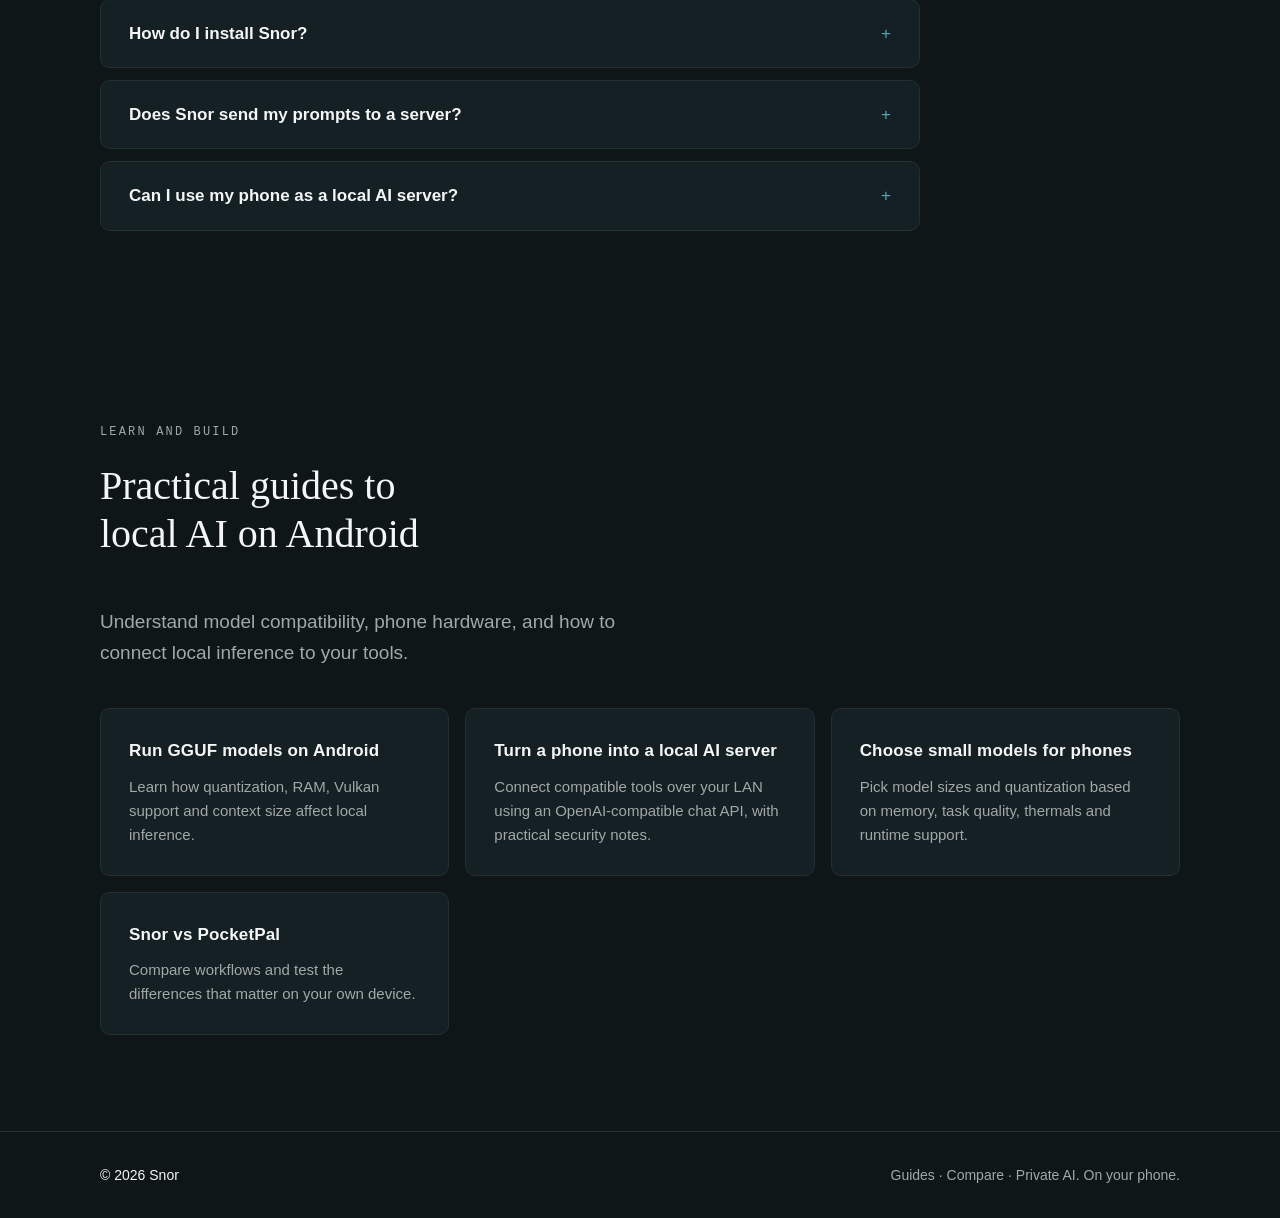
==== commit 08ee2e33: "fix(release): publish Snor v1.0.8 landing updates" ====
--- a/index.html
+++ b/index.html
@@ -47,10 +47,10 @@
         "applicationCategory": "UtilitiesApplication",
         "applicationSubCategory": "AI Chat Client",
         "operatingSystem": "Android 8.0 or later",
-        "softwareVersion": "1.0.7",
+        "softwareVersion": "1.0.8",
         "image": "https://www.snor.site/assets/logo.jpg",
-        "downloadUrl": "https://github.com/ravvdevv/snor-landing/releases/latest",
-        "installUrl": "https://github.com/ravvdevv/snor-landing/releases/latest",
+        "downloadUrl": "https://github.com/ravvdevv/snor-landing/releases/latest/download/snor-v1.0.8.apk",
+        "installUrl": "https://github.com/ravvdevv/snor-landing/releases/latest/download/snor-v1.0.8.apk",
         "softwareRequirements": "Android 8.0+ (API 26). Vulkan-capable GPU recommended for GGUF models.",
         "featureList": [
           "100% offline on-device inference",
@@ -69,7 +69,7 @@
           "availability": "https://schema.org/InStock",
           "operatingSystem": "Android 8.0+",
           "fileSize": "82.6 MB",
-          "installUrl": "https://github.com/ravvdevv/snor-landing/releases/latest"
+          "installUrl": "https://github.com/ravvdevv/snor-landing/releases/latest/download/snor-v1.0.8.apk"
         },
         "author": { "@id": "https://www.snor.site/#org" },
         "publisher": { "@id": "https://www.snor.site/#org" },
@@ -171,7 +171,7 @@
             Run local AI models on Android with Snor, a private AI chat app for offline use. Chat with GGUF and LiteRT-LM models directly on your device, with no account required. Your conversations stay on-device during local inference. Cloud AI APIs are optional and used only when you choose them.
           </p>
                     <div class="hero-actions">
-            <a class="btn btn-primary" href="https://github.com/ravvdevv/snor-landing/releases/latest">Download APK</a>
+            <a class="btn btn-primary" href="https://github.com/ravvdevv/snor-landing/releases/latest/download/snor-v1.0.8.apk">Download APK</a>
           </div>
           <p class="meta">No account · No cloud by default</p>
         </div>
@@ -187,9 +187,9 @@
               Download the APK and sideload it, or install from your file manager.
               Allow &ldquo;install from unknown sources&rdquo; when prompted.
             </p>
-            <a class="btn btn-primary btn-large" href="https://github.com/ravvdevv/snor-landing/releases/latest">Download APK <span class="btn-meta">v1.0.7</span></a>
+            <a class="btn btn-primary btn-large" href="https://github.com/ravvdevv/snor-landing/releases/latest/download/snor-v1.0.8.apk">Download APK <span class="btn-meta">v1.0.8</span></a>
             <p class="meta muted">Signed release build · ARM64 (arm64-v8a) · <a href="https://github.com/ravvdevv/snor-landing/releases/latest/download/app-armeabi-v7a-release.apk">armeabi-v7a</a> · <a href="https://github.com/ravvdevv/snor-landing/releases/latest/download/app-x86_64-release.apk">x86_64</a></p>
-            <p class="meta muted">v1.0.7 improves native inference safety, prevents overlapping generations, and waits for active inference before releasing model memory.</p>
+            <p class="meta muted">v1.0.8 improves tiny-model inference, bounds chat history, removes the unusable Gemma 3 270M entry, and improves Android download diagnostics.</p>
           </div>
         </section>
 
